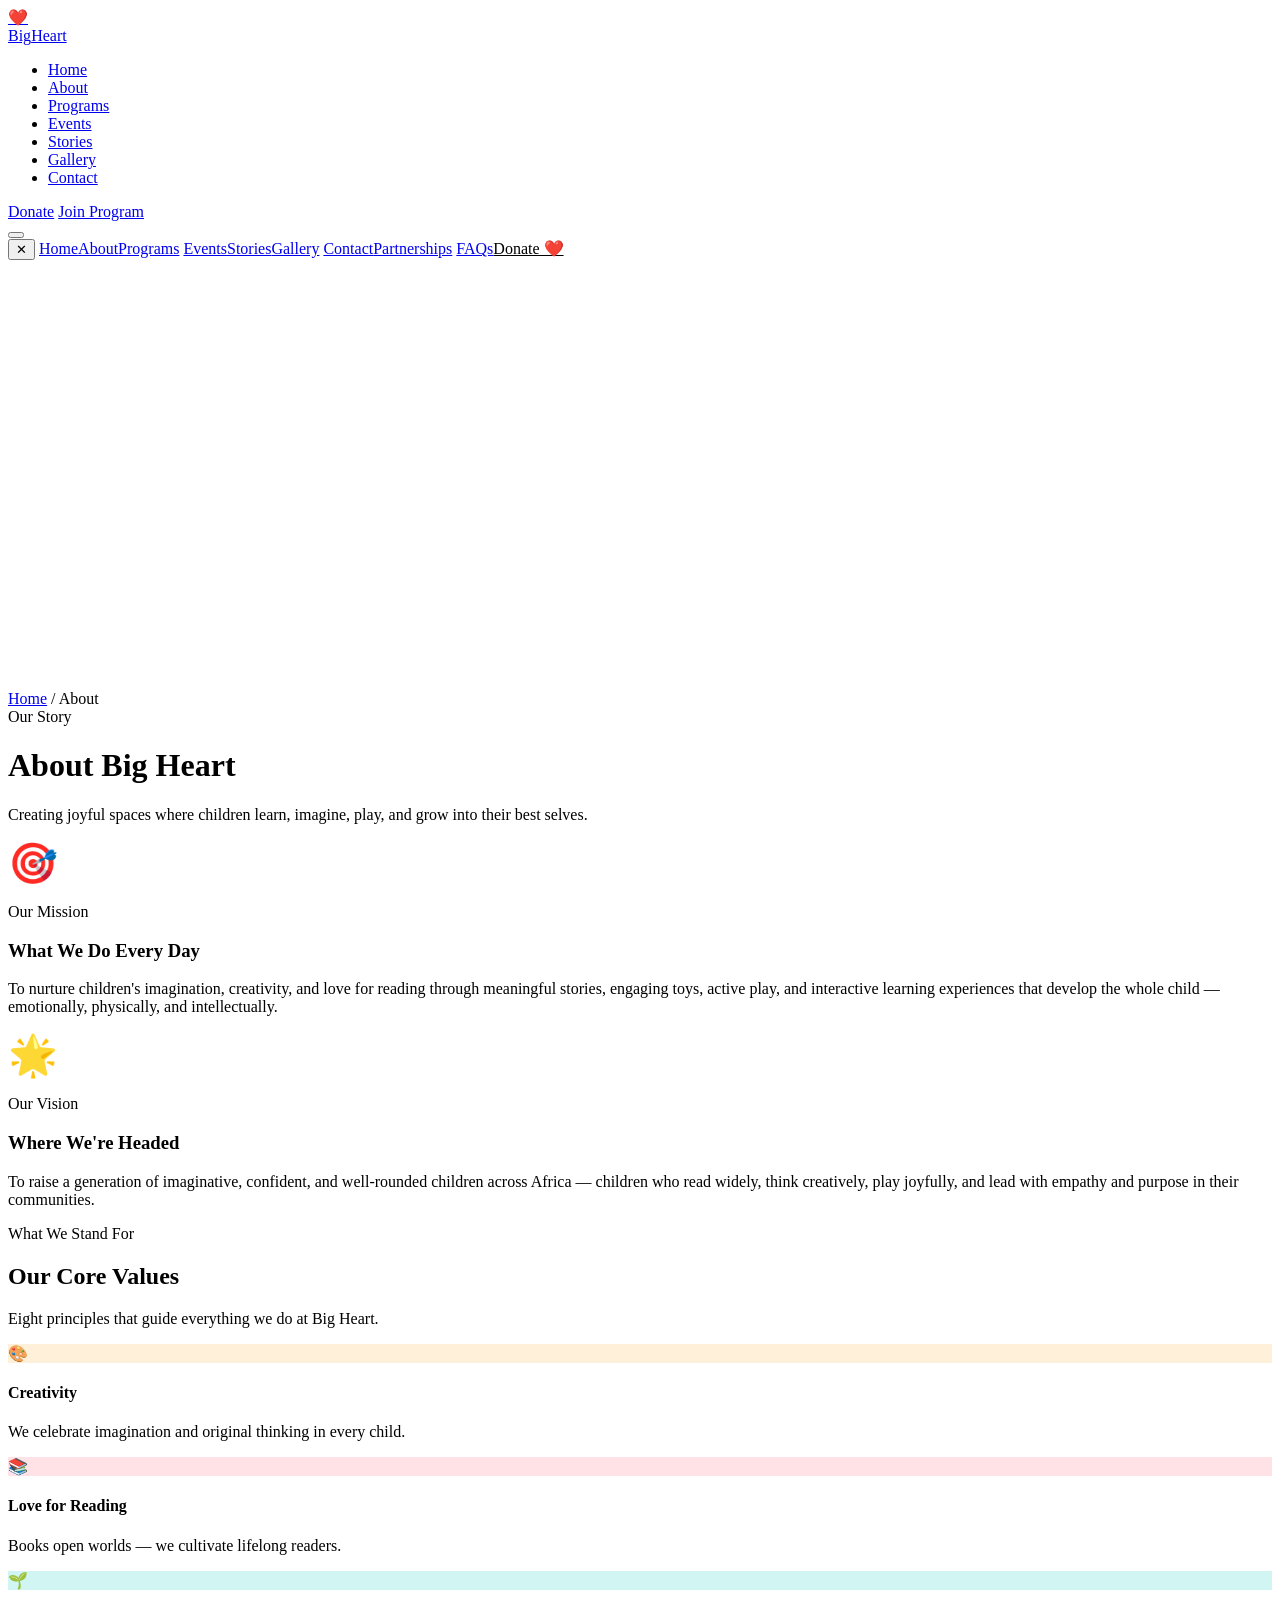
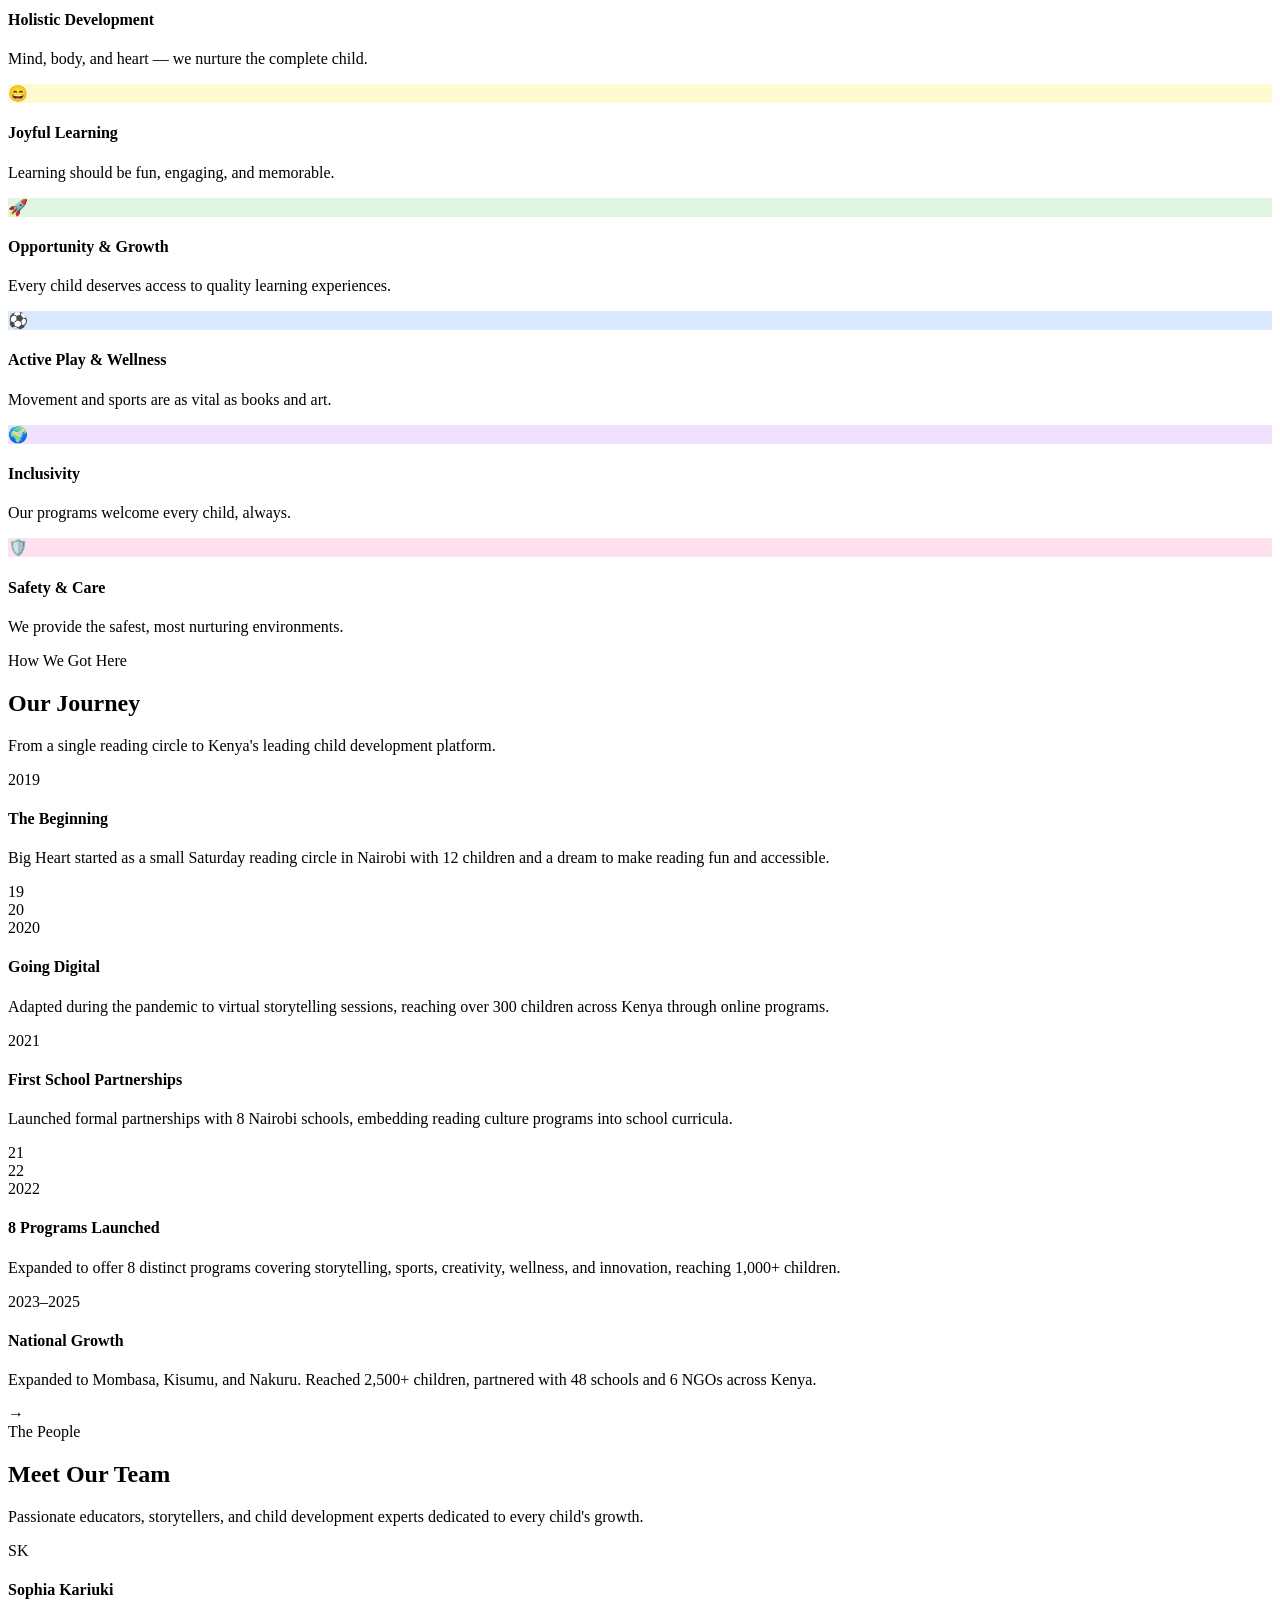
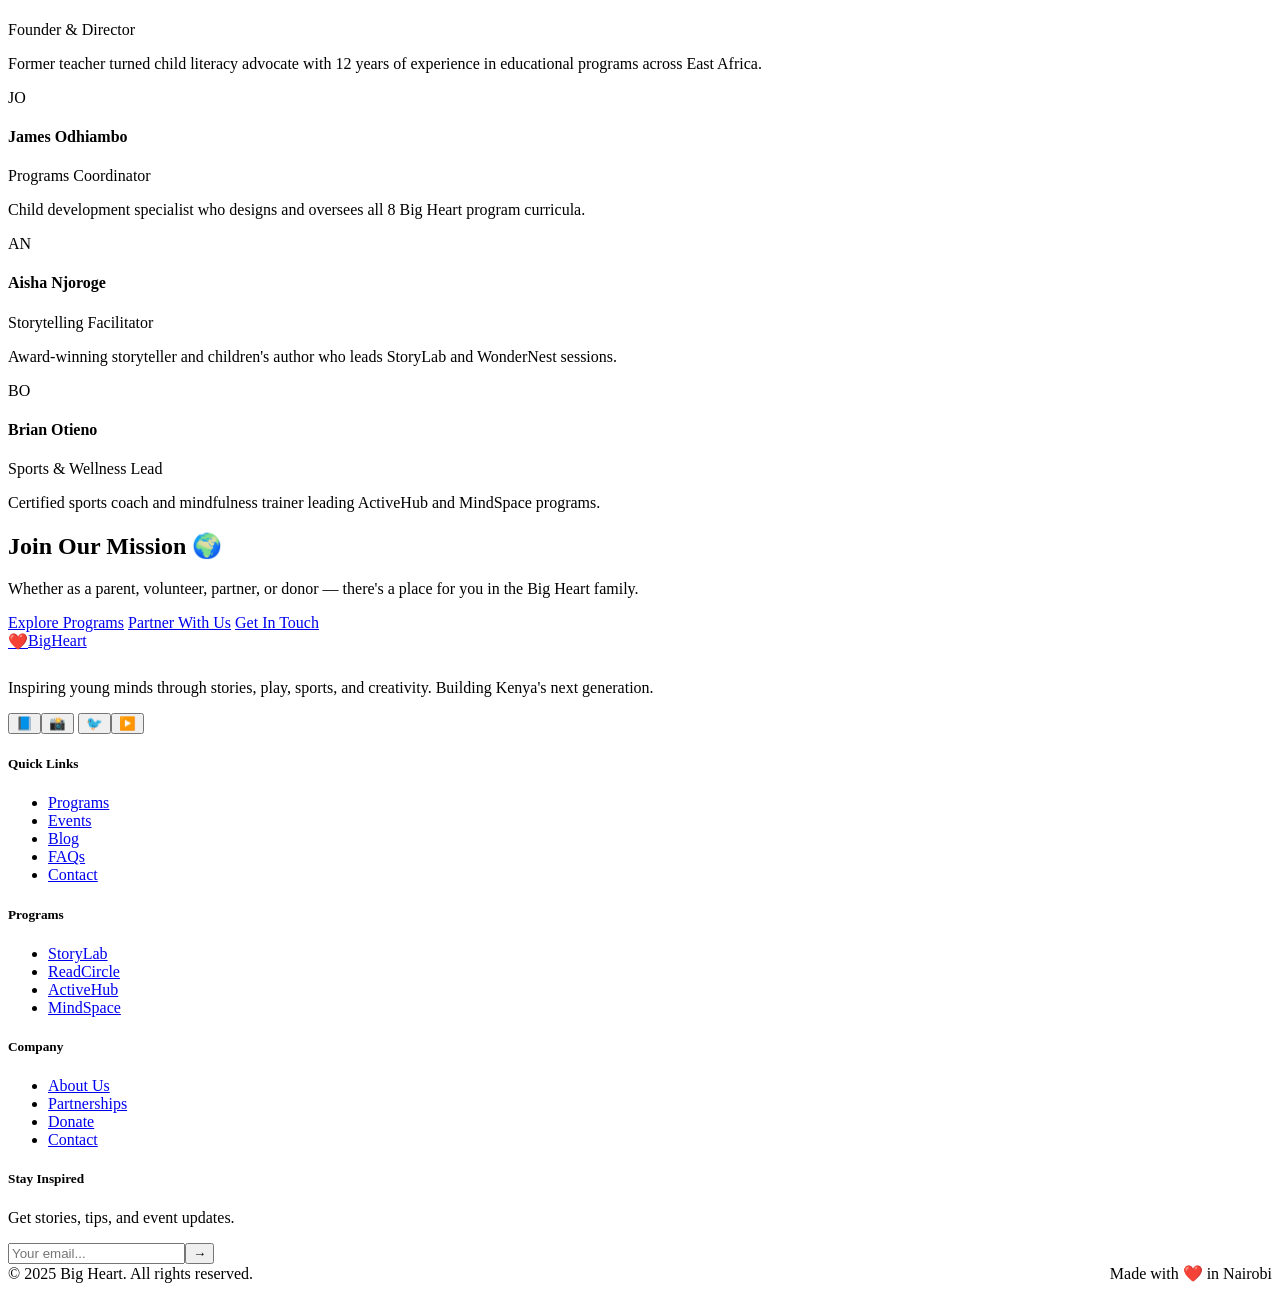
==== about.html @ 37928554 "big heart" ====
<!DOCTYPE html>
<html lang="en">
<head>
  <meta charset="UTF-8" />
  <meta name="viewport" content="width=device-width, initial-scale=1.0" />
  <title>About Us — Big Heart</title>
  <meta name="description" content="Learn about Big Heart's mission to nurture children's imagination, creativity, and love for reading across Kenya." />
  <link rel="stylesheet" href="css/style.css" />
</head>
<body>

<nav class="navbar" role="navigation">
  <div class="container nav-inner">
    <a href="index.html" class="nav-logo">
      <div class="nav-logo-icon">❤️</div>
      <span class="nav-logo-text">Big<span>Heart</span></span>
    </a>
    <ul class="nav-links">
      <li><a href="index.html">Home</a></li>
      <li><a href="about.html">About</a></li>
      <li><a href="programs.html">Programs</a></li>
      <li><a href="events.html">Events</a></li>
      <li><a href="stories.html">Stories</a></li>
      <li><a href="gallery.html">Gallery</a></li>
      <li><a href="contact.html">Contact</a></li>
    </ul>
    <div class="nav-actions">
      <a href="donate.html" class="btn btn-primary btn-sm">Donate</a>
      <a href="programs.html" class="btn btn-secondary btn-sm">Join Program</a>
    </div>
    <button class="hamburger" aria-label="Open menu"><span></span><span></span><span></span></button>
  </div>
</nav>
<div class="mobile-nav">
  <button class="mobile-close">✕</button>
  <a href="index.html">Home</a><a href="about.html">About</a><a href="programs.html">Programs</a>
  <a href="events.html">Events</a><a href="stories.html">Stories</a><a href="gallery.html">Gallery</a>
  <a href="contact.html">Contact</a><a href="partnerships.html">Partnerships</a>
  <a href="faq.html">FAQs</a><a href="donate.html" style="color:var(--red);">Donate ❤️</a>
</div>

<!-- PAGE HERO -->
<div class="page-hero bg-cream" style="position:relative;overflow:hidden;">
  <div class="float-shape" style="width:250px;height:250px;background:var(--yellow);top:-60px;right:5%;opacity:.15;"></div>
  <div class="float-shape" style="width:180px;height:180px;background:var(--teal);bottom:-40px;left:8%;opacity:.12;animation-delay:1s;"></div>
  <div class="container" style="position:relative;z-index:2;">
    <div class="breadcrumb"><a href="index.html">Home</a> / About</div>
    <span class="section-label section-label-teal" style="margin-bottom:16px;">Our Story</span>
    <h1>About <span style="color:var(--red);">Big Heart</span></h1>
    <p>Creating joyful spaces where children learn, imagine, play, and grow into their best selves.</p>
  </div>
</div>

<!-- MISSION & VISION -->
<section style="background:white;">
  <div class="container">
    <div class="grid-2">
      <div class="card fade-in" style="border-top:5px solid var(--red);">
        <div style="font-size:2.5rem;margin-bottom:16px;">🎯</div>
        <span class="section-label section-label-red" style="margin-bottom:12px;">Our Mission</span>
        <h3>What We Do Every Day</h3>
        <p style="margin-top:12px;">To nurture children's imagination, creativity, and love for reading through meaningful stories, engaging toys, active play, and interactive learning experiences that develop the whole child — emotionally, physically, and intellectually.</p>
      </div>
      <div class="card fade-in" style="border-top:5px solid var(--teal);">
        <div style="font-size:2.5rem;margin-bottom:16px;">🌟</div>
        <span class="section-label section-label-teal" style="margin-bottom:12px;">Our Vision</span>
        <h3>Where We're Headed</h3>
        <p style="margin-top:12px;">To raise a generation of imaginative, confident, and well-rounded children across Africa — children who read widely, think creatively, play joyfully, and lead with empathy and purpose in their communities.</p>
      </div>
    </div>
  </div>
</section>

<!-- CORE VALUES -->
<section style="background:var(--parchment);">
  <div class="container">
    <div class="section-header center">
      <span class="section-label section-label-orange">What We Stand For</span>
      <h2 class="section-title">Our Core <span style="color:var(--red);">Values</span></h2>
      <p class="section-subtitle">Eight principles that guide everything we do at Big Heart.</p>
    </div>
    <div class="grid-4">
      <div class="why-card fade-in text-center">
        <div class="why-icon" style="background:#FFF0D9;margin:0 auto 20px;">🎨</div>
        <h4>Creativity</h4>
        <p>We celebrate imagination and original thinking in every child.</p>
      </div>
      <div class="why-card fade-in text-center">
        <div class="why-icon" style="background:#FEE2E5;margin:0 auto 20px;">📚</div>
        <h4>Love for Reading</h4>
        <p>Books open worlds — we cultivate lifelong readers.</p>
      </div>
      <div class="why-card fade-in text-center">
        <div class="why-icon" style="background:#D1F5F2;margin:0 auto 20px;">🌱</div>
        <h4>Holistic Development</h4>
        <p>Mind, body, and heart — we nurture the complete child.</p>
      </div>
      <div class="why-card fade-in text-center">
        <div class="why-icon" style="background:#FFFBD1;margin:0 auto 20px;">😄</div>
        <h4>Joyful Learning</h4>
        <p>Learning should be fun, engaging, and memorable.</p>
      </div>
      <div class="why-card fade-in text-center">
        <div class="why-icon" style="background:#DFF5E1;margin:0 auto 20px;">🚀</div>
        <h4>Opportunity & Growth</h4>
        <p>Every child deserves access to quality learning experiences.</p>
      </div>
      <div class="why-card fade-in text-center">
        <div class="why-icon" style="background:#DBE9FF;margin:0 auto 20px;">⚽</div>
        <h4>Active Play & Wellness</h4>
        <p>Movement and sports are as vital as books and art.</p>
      </div>
      <div class="why-card fade-in text-center">
        <div class="why-icon" style="background:#F0E1FF;margin:0 auto 20px;">🌍</div>
        <h4>Inclusivity</h4>
        <p>Our programs welcome every child, always.</p>
      </div>
      <div class="why-card fade-in text-center">
        <div class="why-icon" style="background:#FFE0EE;margin:0 auto 20px;">🛡️</div>
        <h4>Safety & Care</h4>
        <p>We provide the safest, most nurturing environments.</p>
      </div>
    </div>
  </div>
</section>

<!-- OUR STORY TIMELINE -->
<section style="background:white;">
  <div class="container">
    <div class="section-header center">
      <span class="section-label section-label-red">How We Got Here</span>
      <h2 class="section-title">Our <span style="color:var(--red);">Journey</span></h2>
      <p class="section-subtitle">From a single reading circle to Kenya's leading child development platform.</p>
    </div>

    <div class="timeline">
      <div class="timeline-item fade-in">
        <div class="timeline-content">
          <span class="section-label section-label-red" style="margin-bottom:8px;">2019</span>
          <h4>The Beginning</h4>
          <p>Big Heart started as a small Saturday reading circle in Nairobi with 12 children and a dream to make reading fun and accessible.</p>
        </div>
        <div class="timeline-dot">19</div>
        <div class="timeline-content"></div>
      </div>
      <div class="timeline-item fade-in">
        <div class="timeline-content"></div>
        <div class="timeline-dot">20</div>
        <div class="timeline-content">
          <span class="section-label section-label-teal" style="margin-bottom:8px;">2020</span>
          <h4>Going Digital</h4>
          <p>Adapted during the pandemic to virtual storytelling sessions, reaching over 300 children across Kenya through online programs.</p>
        </div>
      </div>
      <div class="timeline-item fade-in">
        <div class="timeline-content">
          <span class="section-label section-label-orange" style="margin-bottom:8px;">2021</span>
          <h4>First School Partnerships</h4>
          <p>Launched formal partnerships with 8 Nairobi schools, embedding reading culture programs into school curricula.</p>
        </div>
        <div class="timeline-dot">21</div>
        <div class="timeline-content"></div>
      </div>
      <div class="timeline-item fade-in">
        <div class="timeline-content"></div>
        <div class="timeline-dot">22</div>
        <div class="timeline-content">
          <span class="section-label section-label-blue" style="margin-bottom:8px;">2022</span>
          <h4>8 Programs Launched</h4>
          <p>Expanded to offer 8 distinct programs covering storytelling, sports, creativity, wellness, and innovation, reaching 1,000+ children.</p>
        </div>
      </div>
      <div class="timeline-item fade-in">
        <div class="timeline-content">
          <span class="section-label section-label-green" style="margin-bottom:8px;">2023–2025</span>
          <h4>National Growth</h4>
          <p>Expanded to Mombasa, Kisumu, and Nakuru. Reached 2,500+ children, partnered with 48 schools and 6 NGOs across Kenya.</p>
        </div>
        <div class="timeline-dot">→</div>
        <div class="timeline-content"></div>
      </div>
    </div>
  </div>
</section>

<!-- TEAM -->
<section style="background:var(--cream);">
  <div class="container">
    <div class="section-header center">
      <span class="section-label section-label-purple">The People</span>
      <h2 class="section-title">Meet Our <span style="color:var(--red);">Team</span></h2>
      <p class="section-subtitle">Passionate educators, storytellers, and child development experts dedicated to every child's growth.</p>
    </div>
    <div class="grid-4">
      <div class="team-card fade-in">
        <div class="team-avatar" style="background:linear-gradient(135deg,var(--red),var(--orange));">SK</div>
        <h4>Sophia Kariuki</h4>
        <div class="role">Founder & Director</div>
        <p>Former teacher turned child literacy advocate with 12 years of experience in educational programs across East Africa.</p>
      </div>
      <div class="team-card fade-in">
        <div class="team-avatar" style="background:linear-gradient(135deg,var(--teal),var(--blue));">JO</div>
        <h4>James Odhiambo</h4>
        <div class="role">Programs Coordinator</div>
        <p>Child development specialist who designs and oversees all 8 Big Heart program curricula.</p>
      </div>
      <div class="team-card fade-in">
        <div class="team-avatar" style="background:linear-gradient(135deg,var(--yellow),var(--green));">AN</div>
        <h4>Aisha Njoroge</h4>
        <div class="role">Storytelling Facilitator</div>
        <p>Award-winning storyteller and children's author who leads StoryLab and WonderNest sessions.</p>
      </div>
      <div class="team-card fade-in">
        <div class="team-avatar" style="background:linear-gradient(135deg,var(--purple),var(--pink));">BO</div>
        <h4>Brian Otieno</h4>
        <div class="role">Sports & Wellness Lead</div>
        <p>Certified sports coach and mindfulness trainer leading ActiveHub and MindSpace programs.</p>
      </div>
    </div>
  </div>
</section>

<!-- CTA -->
<section style="background:var(--parchment);">
  <div class="container text-center">
    <div class="cta-banner">
      <h2>Join Our Mission 🌍</h2>
      <p>Whether as a parent, volunteer, partner, or donor — there's a place for you in the Big Heart family.</p>
      <div class="cta-banner-btns">
        <a href="programs.html" class="btn btn-white btn-lg">Explore Programs</a>
        <a href="partnerships.html" class="btn btn-ghost btn-lg">Partner With Us</a>
        <a href="contact.html" class="btn btn-ghost btn-lg">Get In Touch</a>
      </div>
    </div>
  </div>
</section>

<!-- FOOTER -->
<footer>
  <div class="container">
    <div class="footer-grid">
      <div class="footer-brand">
        <a href="index.html" class="nav-logo" style="margin-bottom:12px;display:inline-flex;">
          <div class="nav-logo-icon">❤️</div>
          <span class="nav-logo-text">Big<span>Heart</span></span>
        </a>
        <p>Inspiring young minds through stories, play, sports, and creativity. Building Kenya's next generation.</p>
        <div class="footer-socials">
          <button class="social-btn">📘</button><button class="social-btn">📸</button>
          <button class="social-btn">🐦</button><button class="social-btn">▶️</button>
        </div>
      </div>
      <div><h5>Quick Links</h5><ul><li><a href="programs.html">Programs</a></li><li><a href="events.html">Events</a></li><li><a href="stories.html">Blog</a></li><li><a href="faq.html">FAQs</a></li><li><a href="contact.html">Contact</a></li></ul></div>
      <div><h5>Programs</h5><ul><li><a href="programs.html#storylab">StoryLab</a></li><li><a href="programs.html#readcircle">ReadCircle</a></li><li><a href="programs.html#activehub">ActiveHub</a></li><li><a href="programs.html#mindspace">MindSpace</a></li></ul></div>
      <div><h5>Company</h5><ul><li><a href="about.html">About Us</a></li><li><a href="partnerships.html">Partnerships</a></li><li><a href="donate.html">Donate</a></li><li><a href="contact.html">Contact</a></li></ul></div>
      <div class="footer-newsletter"><h5>Stay Inspired</h5><p>Get stories, tips, and event updates.</p><div class="newsletter-form"><input type="email" placeholder="Your email..." /><button>→</button></div></div>
    </div>
  </div>
  <div class="footer-bottom"><div class="container" style="display:flex;align-items:center;justify-content:space-between;width:100%;flex-wrap:wrap;gap:12px;"><span>© 2025 Big Heart. All rights reserved.</span><span>Made with ❤️ in Nairobi</span></div></div>
</footer>

<script src="js/main.js"></script>
</body>
</html>
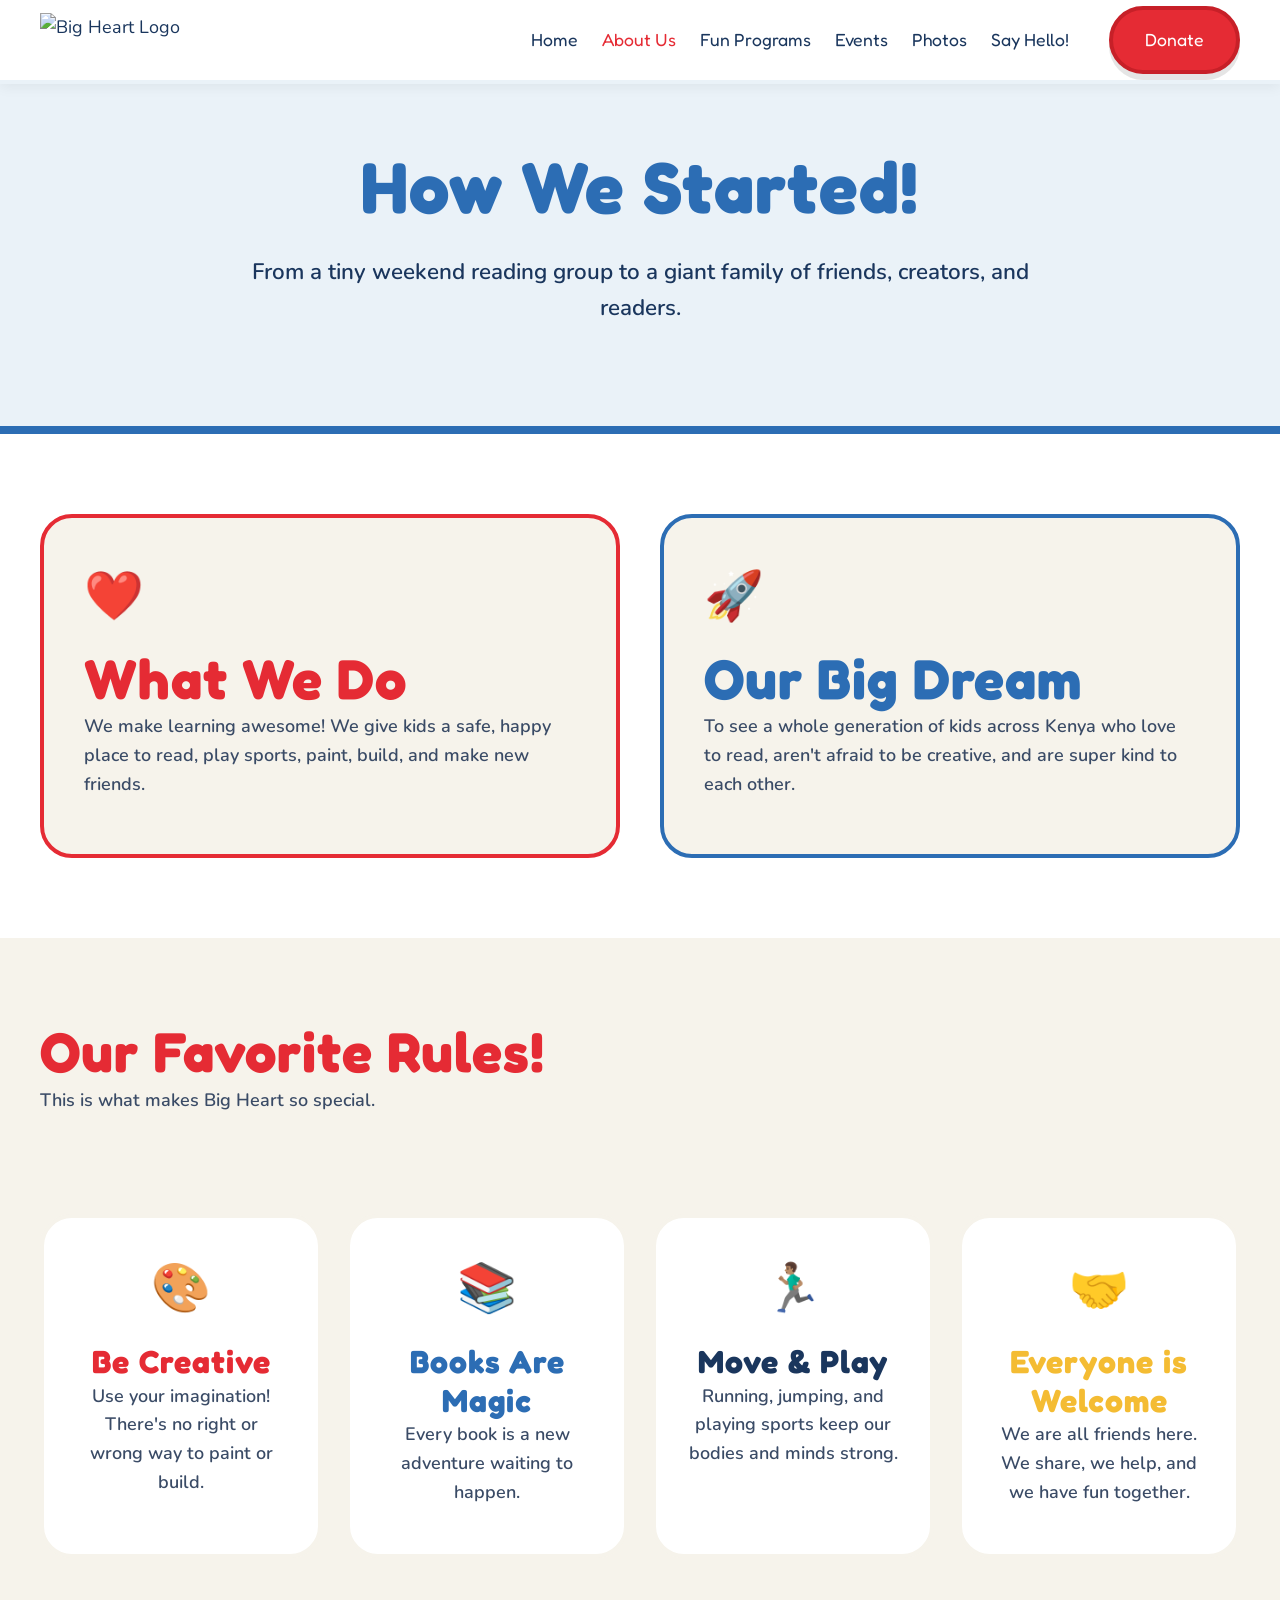
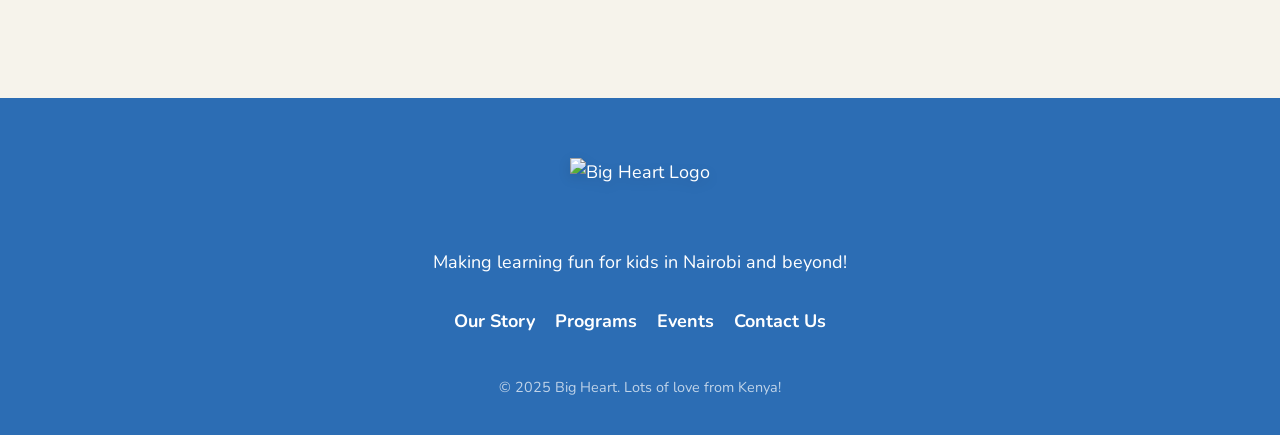
==== commit 8cec19fc: "gemini" ====
--- a/about.html
+++ b/about.html
@@ -4,7 +4,7 @@
   <meta charset="UTF-8" />
   <meta name="viewport" content="width=device-width, initial-scale=1.0" />
   <title>About Us — Big Heart</title>
-  <meta name="description" content="Learn about Big Heart's mission to nurture children's imagination, creativity, and love for reading across Kenya." />
+  <meta name="description" content="Learn how Big Heart started and our dream to make learning fun for every kid in Kenya!" />
   <link rel="stylesheet" href="css/style.css" />
 </head>
 <body>
@@ -12,253 +12,92 @@
 <nav class="navbar" role="navigation">
   <div class="container nav-inner">
     <a href="index.html" class="nav-logo">
-      <div class="nav-logo-icon">❤️</div>
-      <span class="nav-logo-text">Big<span>Heart</span></span>
+      <img src="images/logo.png" alt="Big Heart Logo" class="nav-logo-img" />
     </a>
     <ul class="nav-links">
       <li><a href="index.html">Home</a></li>
-      <li><a href="about.html">About</a></li>
-      <li><a href="programs.html">Programs</a></li>
+      <li><a href="about.html" style="color: var(--red);">About Us</a></li>
+      <li><a href="programs.html">Fun Programs</a></li>
       <li><a href="events.html">Events</a></li>
-      <li><a href="stories.html">Stories</a></li>
-      <li><a href="gallery.html">Gallery</a></li>
-      <li><a href="contact.html">Contact</a></li>
+      <li><a href="gallery.html">Photos</a></li>
+      <li><a href="contact.html">Say Hello!</a></li>
     </ul>
-    <div class="nav-actions">
-      <a href="donate.html" class="btn btn-primary btn-sm">Donate</a>
-      <a href="programs.html" class="btn btn-secondary btn-sm">Join Program</a>
-    </div>
-    <button class="hamburger" aria-label="Open menu"><span></span><span></span><span></span></button>
+    <div class="nav-actions"><a href="donate.html" class="btn btn-primary">Donate</a></div>
   </div>
 </nav>
-<div class="mobile-nav">
-  <button class="mobile-close">✕</button>
-  <a href="index.html">Home</a><a href="about.html">About</a><a href="programs.html">Programs</a>
-  <a href="events.html">Events</a><a href="stories.html">Stories</a><a href="gallery.html">Gallery</a>
-  <a href="contact.html">Contact</a><a href="partnerships.html">Partnerships</a>
-  <a href="faq.html">FAQs</a><a href="donate.html" style="color:var(--red);">Donate ❤️</a>
-</div>
 
-<!-- PAGE HERO -->
-<div class="page-hero bg-cream" style="position:relative;overflow:hidden;">
-  <div class="float-shape" style="width:250px;height:250px;background:var(--yellow);top:-60px;right:5%;opacity:.15;"></div>
-  <div class="float-shape" style="width:180px;height:180px;background:var(--teal);bottom:-40px;left:8%;opacity:.12;animation-delay:1s;"></div>
-  <div class="container" style="position:relative;z-index:2;">
-    <div class="breadcrumb"><a href="index.html">Home</a> / About</div>
-    <span class="section-label section-label-teal" style="margin-bottom:16px;">Our Story</span>
-    <h1>About <span style="color:var(--red);">Big Heart</span></h1>
-    <p>Creating joyful spaces where children learn, imagine, play, and grow into their best selves.</p>
+<!-- HERO -->
+<section class="hero" style="background: var(--sky-light);">
+  <div class="container text-center">
+    <h1 class="hero-h1 text-blue">How We Started!</h1>
+    <p class="hero-deck">From a tiny weekend reading group to a giant family of friends, creators, and readers.</p>
   </div>
-</div>
+</section>
 
-<!-- MISSION & VISION -->
-<section style="background:white;">
+<!-- OUR DREAM -->
+<section style="padding: 80px 0; background: var(--cream);">
   <div class="container">
-    <div class="grid-2">
-      <div class="card fade-in" style="border-top:5px solid var(--red);">
-        <div style="font-size:2.5rem;margin-bottom:16px;">🎯</div>
-        <span class="section-label section-label-red" style="margin-bottom:12px;">Our Mission</span>
-        <h3>What We Do Every Day</h3>
-        <p style="margin-top:12px;">To nurture children's imagination, creativity, and love for reading through meaningful stories, engaging toys, active play, and interactive learning experiences that develop the whole child — emotionally, physically, and intellectually.</p>
+    <div style="display: flex; flex-wrap: wrap; gap: 40px;">
+      <div style="flex: 1; min-width: 300px; background: var(--parchment); padding: 40px; border-radius: var(--r-lg); border: 4px solid var(--red);">
+        <div style="font-size: 3rem; margin-bottom: 10px;">❤️</div>
+        <h2 class="text-red">What We Do</h2>
+        <p>We make learning awesome! We give kids a safe, happy place to read, play sports, paint, build, and make new friends.</p>
       </div>
-      <div class="card fade-in" style="border-top:5px solid var(--teal);">
-        <div style="font-size:2.5rem;margin-bottom:16px;">🌟</div>
-        <span class="section-label section-label-teal" style="margin-bottom:12px;">Our Vision</span>
-        <h3>Where We're Headed</h3>
-        <p style="margin-top:12px;">To raise a generation of imaginative, confident, and well-rounded children across Africa — children who read widely, think creatively, play joyfully, and lead with empathy and purpose in their communities.</p>
+      <div style="flex: 1; min-width: 300px; background: var(--parchment); padding: 40px; border-radius: var(--r-lg); border: 4px solid var(--blue);">
+        <div style="font-size: 3rem; margin-bottom: 10px;">🚀</div>
+        <h2 class="text-blue">Our Big Dream</h2>
+        <p>To see a whole generation of kids across Kenya who love to read, aren't afraid to be creative, and are super kind to each other.</p>
       </div>
     </div>
   </div>
 </section>
 
-<!-- CORE VALUES -->
-<section style="background:var(--parchment);">
-  <div class="container">
-    <div class="section-header center">
-      <span class="section-label section-label-orange">What We Stand For</span>
-      <h2 class="section-title">Our Core <span style="color:var(--red);">Values</span></h2>
-      <p class="section-subtitle">Eight principles that guide everything we do at Big Heart.</p>
-    </div>
-    <div class="grid-4">
-      <div class="why-card fade-in text-center">
-        <div class="why-icon" style="background:#FFF0D9;margin:0 auto 20px;">🎨</div>
-        <h4>Creativity</h4>
-        <p>We celebrate imagination and original thinking in every child.</p>
+<!-- WHY WE ARE AWESOME -->
+<section style="padding: 80px 0; background: var(--parchment);">
+  <div class="container text-center">
+    <h2 class="text-purple">Our Favorite Rules!</h2>
+    <p style="margin-bottom: 40px;">This is what makes Big Heart so special.</p>
+    
+    <div class="programs-grid">
+      <div class="program-tile">
+        <div class="program-tile-icon">🎨</div>
+        <h3 class="text-red">Be Creative</h3>
+        <p>Use your imagination! There's no right or wrong way to paint or build.</p>
       </div>
-      <div class="why-card fade-in text-center">
-        <div class="why-icon" style="background:#FEE2E5;margin:0 auto 20px;">📚</div>
-        <h4>Love for Reading</h4>
-        <p>Books open worlds — we cultivate lifelong readers.</p>
+      <div class="program-tile">
+        <div class="program-tile-icon">📚</div>
+        <h3 class="text-blue">Books Are Magic</h3>
+        <p>Every book is a new adventure waiting to happen.</p>
       </div>
-      <div class="why-card fade-in text-center">
-        <div class="why-icon" style="background:#D1F5F2;margin:0 auto 20px;">🌱</div>
-        <h4>Holistic Development</h4>
-        <p>Mind, body, and heart — we nurture the complete child.</p>
+      <div class="program-tile">
+        <div class="program-tile-icon">🏃🏽‍♂️</div>
+        <h3 class="text-green">Move & Play</h3>
+        <p>Running, jumping, and playing sports keep our bodies and minds strong.</p>
       </div>
-      <div class="why-card fade-in text-center">
-        <div class="why-icon" style="background:#FFFBD1;margin:0 auto 20px;">😄</div>
-        <h4>Joyful Learning</h4>
-        <p>Learning should be fun, engaging, and memorable.</p>
-      </div>
-      <div class="why-card fade-in text-center">
-        <div class="why-icon" style="background:#DFF5E1;margin:0 auto 20px;">🚀</div>
-        <h4>Opportunity & Growth</h4>
-        <p>Every child deserves access to quality learning experiences.</p>
-      </div>
-      <div class="why-card fade-in text-center">
-        <div class="why-icon" style="background:#DBE9FF;margin:0 auto 20px;">⚽</div>
-        <h4>Active Play & Wellness</h4>
-        <p>Movement and sports are as vital as books and art.</p>
-      </div>
-      <div class="why-card fade-in text-center">
-        <div class="why-icon" style="background:#F0E1FF;margin:0 auto 20px;">🌍</div>
-        <h4>Inclusivity</h4>
-        <p>Our programs welcome every child, always.</p>
-      </div>
-      <div class="why-card fade-in text-center">
-        <div class="why-icon" style="background:#FFE0EE;margin:0 auto 20px;">🛡️</div>
-        <h4>Safety & Care</h4>
-        <p>We provide the safest, most nurturing environments.</p>
+      <div class="program-tile">
+        <div class="program-tile-icon">🤝</div>
+        <h3 class="text-yellow">Everyone is Welcome</h3>
+        <p>We are all friends here. We share, we help, and we have fun together.</p>
       </div>
     </div>
   </div>
 </section>
 
-<!-- OUR STORY TIMELINE -->
-<section style="background:white;">
-  <div class="container">
-    <div class="section-header center">
-      <span class="section-label section-label-red">How We Got Here</span>
-      <h2 class="section-title">Our <span style="color:var(--red);">Journey</span></h2>
-      <p class="section-subtitle">From a single reading circle to Kenya's leading child development platform.</p>
-    </div>
-
-    <div class="timeline">
-      <div class="timeline-item fade-in">
-        <div class="timeline-content">
-          <span class="section-label section-label-red" style="margin-bottom:8px;">2019</span>
-          <h4>The Beginning</h4>
-          <p>Big Heart started as a small Saturday reading circle in Nairobi with 12 children and a dream to make reading fun and accessible.</p>
-        </div>
-        <div class="timeline-dot">19</div>
-        <div class="timeline-content"></div>
-      </div>
-      <div class="timeline-item fade-in">
-        <div class="timeline-content"></div>
-        <div class="timeline-dot">20</div>
-        <div class="timeline-content">
-          <span class="section-label section-label-teal" style="margin-bottom:8px;">2020</span>
-          <h4>Going Digital</h4>
-          <p>Adapted during the pandemic to virtual storytelling sessions, reaching over 300 children across Kenya through online programs.</p>
-        </div>
-      </div>
-      <div class="timeline-item fade-in">
-        <div class="timeline-content">
-          <span class="section-label section-label-orange" style="margin-bottom:8px;">2021</span>
-          <h4>First School Partnerships</h4>
-          <p>Launched formal partnerships with 8 Nairobi schools, embedding reading culture programs into school curricula.</p>
-        </div>
-        <div class="timeline-dot">21</div>
-        <div class="timeline-content"></div>
-      </div>
-      <div class="timeline-item fade-in">
-        <div class="timeline-content"></div>
-        <div class="timeline-dot">22</div>
-        <div class="timeline-content">
-          <span class="section-label section-label-blue" style="margin-bottom:8px;">2022</span>
-          <h4>8 Programs Launched</h4>
-          <p>Expanded to offer 8 distinct programs covering storytelling, sports, creativity, wellness, and innovation, reaching 1,000+ children.</p>
-        </div>
-      </div>
-      <div class="timeline-item fade-in">
-        <div class="timeline-content">
-          <span class="section-label section-label-green" style="margin-bottom:8px;">2023–2025</span>
-          <h4>National Growth</h4>
-          <p>Expanded to Mombasa, Kisumu, and Nakuru. Reached 2,500+ children, partnered with 48 schools and 6 NGOs across Kenya.</p>
-        </div>
-        <div class="timeline-dot">→</div>
-        <div class="timeline-content"></div>
-      </div>
-    </div>
-  </div>
-</section>
-
-<!-- TEAM -->
-<section style="background:var(--cream);">
-  <div class="container">
-    <div class="section-header center">
-      <span class="section-label section-label-purple">The People</span>
-      <h2 class="section-title">Meet Our <span style="color:var(--red);">Team</span></h2>
-      <p class="section-subtitle">Passionate educators, storytellers, and child development experts dedicated to every child's growth.</p>
-    </div>
-    <div class="grid-4">
-      <div class="team-card fade-in">
-        <div class="team-avatar" style="background:linear-gradient(135deg,var(--red),var(--orange));">SK</div>
-        <h4>Sophia Kariuki</h4>
-        <div class="role">Founder & Director</div>
-        <p>Former teacher turned child literacy advocate with 12 years of experience in educational programs across East Africa.</p>
-      </div>
-      <div class="team-card fade-in">
-        <div class="team-avatar" style="background:linear-gradient(135deg,var(--teal),var(--blue));">JO</div>
-        <h4>James Odhiambo</h4>
-        <div class="role">Programs Coordinator</div>
-        <p>Child development specialist who designs and oversees all 8 Big Heart program curricula.</p>
-      </div>
-      <div class="team-card fade-in">
-        <div class="team-avatar" style="background:linear-gradient(135deg,var(--yellow),var(--green));">AN</div>
-        <h4>Aisha Njoroge</h4>
-        <div class="role">Storytelling Facilitator</div>
-        <p>Award-winning storyteller and children's author who leads StoryLab and WonderNest sessions.</p>
-      </div>
-      <div class="team-card fade-in">
-        <div class="team-avatar" style="background:linear-gradient(135deg,var(--purple),var(--pink));">BO</div>
-        <h4>Brian Otieno</h4>
-        <div class="role">Sports & Wellness Lead</div>
-        <p>Certified sports coach and mindfulness trainer leading ActiveHub and MindSpace programs.</p>
-      </div>
-    </div>
-  </div>
-</section>
-
-<!-- CTA -->
-<section style="background:var(--parchment);">
-  <div class="container text-center">
-    <div class="cta-banner">
-      <h2>Join Our Mission 🌍</h2>
-      <p>Whether as a parent, volunteer, partner, or donor — there's a place for you in the Big Heart family.</p>
-      <div class="cta-banner-btns">
-        <a href="programs.html" class="btn btn-white btn-lg">Explore Programs</a>
-        <a href="partnerships.html" class="btn btn-ghost btn-lg">Partner With Us</a>
-        <a href="contact.html" class="btn btn-ghost btn-lg">Get In Touch</a>
-      </div>
-    </div>
-  </div>
-</section>
-
-<!-- FOOTER -->
 <footer>
   <div class="container">
-    <div class="footer-grid">
-      <div class="footer-brand">
-        <a href="index.html" class="nav-logo" style="margin-bottom:12px;display:inline-flex;">
-          <div class="nav-logo-icon">❤️</div>
-          <span class="nav-logo-text">Big<span>Heart</span></span>
-        </a>
-        <p>Inspiring young minds through stories, play, sports, and creativity. Building Kenya's next generation.</p>
-        <div class="footer-socials">
-          <button class="social-btn">📘</button><button class="social-btn">📸</button>
-          <button class="social-btn">🐦</button><button class="social-btn">▶️</button>
-        </div>
-      </div>
-      <div><h5>Quick Links</h5><ul><li><a href="programs.html">Programs</a></li><li><a href="events.html">Events</a></li><li><a href="stories.html">Blog</a></li><li><a href="faq.html">FAQs</a></li><li><a href="contact.html">Contact</a></li></ul></div>
-      <div><h5>Programs</h5><ul><li><a href="programs.html#storylab">StoryLab</a></li><li><a href="programs.html#readcircle">ReadCircle</a></li><li><a href="programs.html#activehub">ActiveHub</a></li><li><a href="programs.html#mindspace">MindSpace</a></li></ul></div>
-      <div><h5>Company</h5><ul><li><a href="about.html">About Us</a></li><li><a href="partnerships.html">Partnerships</a></li><li><a href="donate.html">Donate</a></li><li><a href="contact.html">Contact</a></li></ul></div>
-      <div class="footer-newsletter"><h5>Stay Inspired</h5><p>Get stories, tips, and event updates.</p><div class="newsletter-form"><input type="email" placeholder="Your email..." /><button>→</button></div></div>
+    <div style="display: flex; justify-content: center; margin-bottom: 20px;">
+      <img src="images/logo.png" alt="Big Heart Logo" style="height: 70px; filter: drop-shadow(0 4px 6px rgba(0,0,0,0.1));" />
     </div>
+    <p style="color: var(--cream); font-weight: normal; margin-bottom: 30px;">Making learning fun for kids in Nairobi and beyond!</p>
+    <div style="display: flex; justify-content: center; gap: 20px; margin-bottom: 40px; flex-wrap: wrap;">
+      <a href="about.html">Our Story</a>
+      <a href="programs.html">Programs</a>
+      <a href="events.html">Events</a>
+      <a href="contact.html">Contact Us</a>
+    </div>
+    <p style="font-size: 0.9rem; font-weight: normal; color: rgba(255,255,255,0.7);">&copy; 2025 Big Heart. Lots of love from Kenya!</p>
   </div>
-  <div class="footer-bottom"><div class="container" style="display:flex;align-items:center;justify-content:space-between;width:100%;flex-wrap:wrap;gap:12px;"><span>© 2025 Big Heart. All rights reserved.</span><span>Made with ❤️ in Nairobi</span></div></div>
 </footer>
 
-<script src="js/main.js"></script>
 </body>
 </html>
--- a/css/style.css
+++ b/css/style.css
@@ -0,0 +1,223 @@
+/* ============================================================
+   BIG HEART — Playful Children's Design System
+   Palette: Brand Red + Brand Blue + Brand Yellow
+   ============================================================ */
+
+@import url('https://fonts.googleapis.com/css2?family=Fredoka+One&family=Nunito:wght@400;600;700;800&display=swap');
+
+/* ── TOKENS ─────────────────────────────────────────────── */
+:root {
+  --ink:      #1a365d; /* Dark navy text to compliment the logo blue */
+  --red:      #e52b34; /* Exact logo red */
+  --yellow:   #f4bc33; /* Exact logo spine yellow */
+  --blue:     #2c6db4; /* Exact logo page blue */
+  --green:    #8ac926; /* Kept for accent variety */
+  --purple:   #6a4c93; /* Kept for accent variety */
+  --cream:    #ffffff; /* Clean white for cards */
+  --parchment:#f6f3eb; /* Logo's warm cream background */
+  --sky-light:#eaf2f8; /* Soft blue background tint */
+
+  --font-display: 'Fredoka One', cursive; 
+  --font-body:    'Nunito', sans-serif;   
+  --font-ui:      'Nunito', sans-serif;
+
+  --r-sm: 12px;
+  --r-md: 20px;
+  --r-lg: 32px; 
+
+  --ease-bouncy: cubic-bezier(0.68, -0.55, 0.265, 1.55);
+}
+
+/* ── RESET ──────────────────────────────────────────────── */
+*, *::before, *::after { box-sizing: border-box; margin: 0; padding: 0; }
+html { scroll-behavior: smooth; }
+
+body {
+  background: var(--parchment);
+  color: var(--ink);
+  font-family: var(--font-body);
+  font-size: 18px; 
+  line-height: 1.6;
+  -webkit-font-smoothing: antialiased;
+}
+
+img, svg { display: block; max-width: 100%; }
+ul { list-style: none; }
+a { color: inherit; text-decoration: none; }
+button { cursor: pointer; border: none; background: none; font: inherit; }
+
+/* ── CONTAINER ──────────────────────────────────────────── */
+.container {
+  width: min(1200px, 100% - 48px);
+  margin-inline: auto;
+}
+
+/* ── TYPOGRAPHY SCALE ───────────────────────────────────── */
+h1, h2, h3, h4, h5, h6 {
+  font-family: var(--font-display);
+  line-height: 1.2;
+  color: var(--ink);
+  letter-spacing: 1px;
+}
+h1 { font-size: clamp(2.8rem, 6vw, 4.5rem); color: var(--blue); }
+h2 { font-size: clamp(2.2rem, 4.5vw, 3.5rem); color: var(--red); }
+h3 { font-size: clamp(1.6rem, 2.5vw, 2.2rem); }
+h4 { font-size: clamp(1.2rem, 1.8vw, 1.6rem); }
+
+p { font-family: var(--font-body); font-weight: 600; color: #3a4b66; margin-bottom: 16px; }
+
+.text-red    { color: var(--red); }
+.text-yellow { color: var(--yellow); }
+.text-blue   { color: var(--blue); }
+
+/* ── BUTTONS ────────────────────────────────────────────── */
+.btn {
+  display: inline-flex;
+  align-items: center;
+  justify-content: center;
+  gap: 8px;
+  font-family: var(--font-display);
+  font-size: 1.1rem;
+  padding: 16px 32px;
+  border-radius: 50px; 
+  border: 4px solid transparent;
+  transition: all 0.3s var(--ease-bouncy);
+  white-space: nowrap;
+  box-shadow: 0 6px 0 rgba(0,0,0,0.1); 
+}
+.btn:active {
+  transform: translateY(6px);
+  box-shadow: 0 0px 0 rgba(0,0,0,0.1);
+}
+.btn-primary {
+  background: var(--red);
+  color: #fff;
+  border-color: #c72028;
+}
+.btn-primary:hover {
+  background: #ff4049;
+  transform: translateY(-4px);
+  box-shadow: 0 10px 0 #c72028;
+}
+.btn-secondary {
+  background: var(--yellow);
+  color: var(--ink);
+  border-color: #dca320;
+}
+.btn-secondary:hover {
+  background: #ffcc4f;
+  transform: translateY(-4px);
+  box-shadow: 0 10px 0 #dca320;
+}
+
+/* ── NAVIGATION ─────────────────────────────────────────── */
+.navbar {
+  position: sticky;
+  top: 0;
+  z-index: 100;
+  background: var(--cream);
+  border-bottom: 4px solid var(--sky-light);
+  box-shadow: 0 4px 12px rgba(0,0,0,0.05);
+}
+.nav-inner {
+  display: flex;
+  align-items: center;
+  gap: 40px;
+  height: 80px;
+}
+.nav-logo {
+  display: flex;
+  align-items: center;
+}
+.nav-logo-img {
+  height: 55px; /* Scales logo perfectly to the navbar */
+  width: auto;
+  transition: transform 0.3s var(--ease-bouncy);
+}
+.nav-logo-img:hover {
+  transform: scale(1.05) rotate(-2deg);
+}
+
+.nav-links { display: flex; gap: 24px; margin-left: auto; }
+.nav-links a {
+  font-family: var(--font-display);
+  font-size: 1.1rem;
+  color: var(--ink);
+  transition: color 0.2s;
+}
+.nav-links a:hover { color: var(--red); }
+
+/* ── HERO SECTION ───────────────────────────────────────── */
+.hero {
+  background: var(--sky-light);
+  padding: 60px 0;
+  text-align: center;
+  border-bottom: 8px solid var(--blue);
+}
+.hero-h1 { margin-bottom: 24px; }
+.hero-deck {
+  font-size: 1.4rem;
+  max-width: 800px;
+  margin: 0 auto 40px;
+  color: var(--ink);
+}
+.hero-ctas {
+  display: flex;
+  justify-content: center;
+  gap: 20px;
+  margin-bottom: 40px;
+}
+.hero-stats-bar {
+  display: flex;
+  justify-content: center;
+  gap: 40px;
+  background: var(--cream);
+  padding: 24px;
+  border-radius: var(--r-lg);
+  max-width: 900px;
+  margin: 0 auto;
+  box-shadow: 0 8px 0 rgba(0,0,0,0.05);
+}
+.stat-num {
+  font-family: var(--font-display);
+  font-size: 2.5rem;
+  color: var(--blue);
+}
+.stat-label {
+  font-family: var(--font-display);
+  color: var(--red);
+  font-size: 1rem;
+}
+
+/* ── PROGRAMS GRID ──────────────────────────────────────── */
+.programs-grid {
+  display: grid;
+  grid-template-columns: repeat(auto-fit, minmax(250px, 1fr));
+  gap: 24px;
+  padding: 60px 0;
+}
+.program-tile {
+  background: var(--cream);
+  padding: 32px;
+  border-radius: var(--r-lg);
+  text-align: center;
+  border: 4px solid var(--parchment);
+  transition: all 0.3s var(--ease-bouncy);
+}
+.program-tile:hover {
+  transform: translateY(-10px);
+  border-color: var(--yellow);
+  box-shadow: 0 12px 0 var(--yellow);
+}
+.program-tile-icon { font-size: 3rem; margin-bottom: 16px; }
+.program-tile-name { font-size: 1.8rem; margin-bottom: 12px; color: var(--ink); }
+
+/* ── FOOTER ─────────────────────────────────────────────── */
+footer {
+  background: var(--blue);
+  color: var(--cream);
+  padding: 60px 0 20px;
+  text-align: center;
+}
+footer a { color: var(--cream); font-weight: bold; transition: color 0.2s; }
+footer a:hover { color: var(--yellow); }
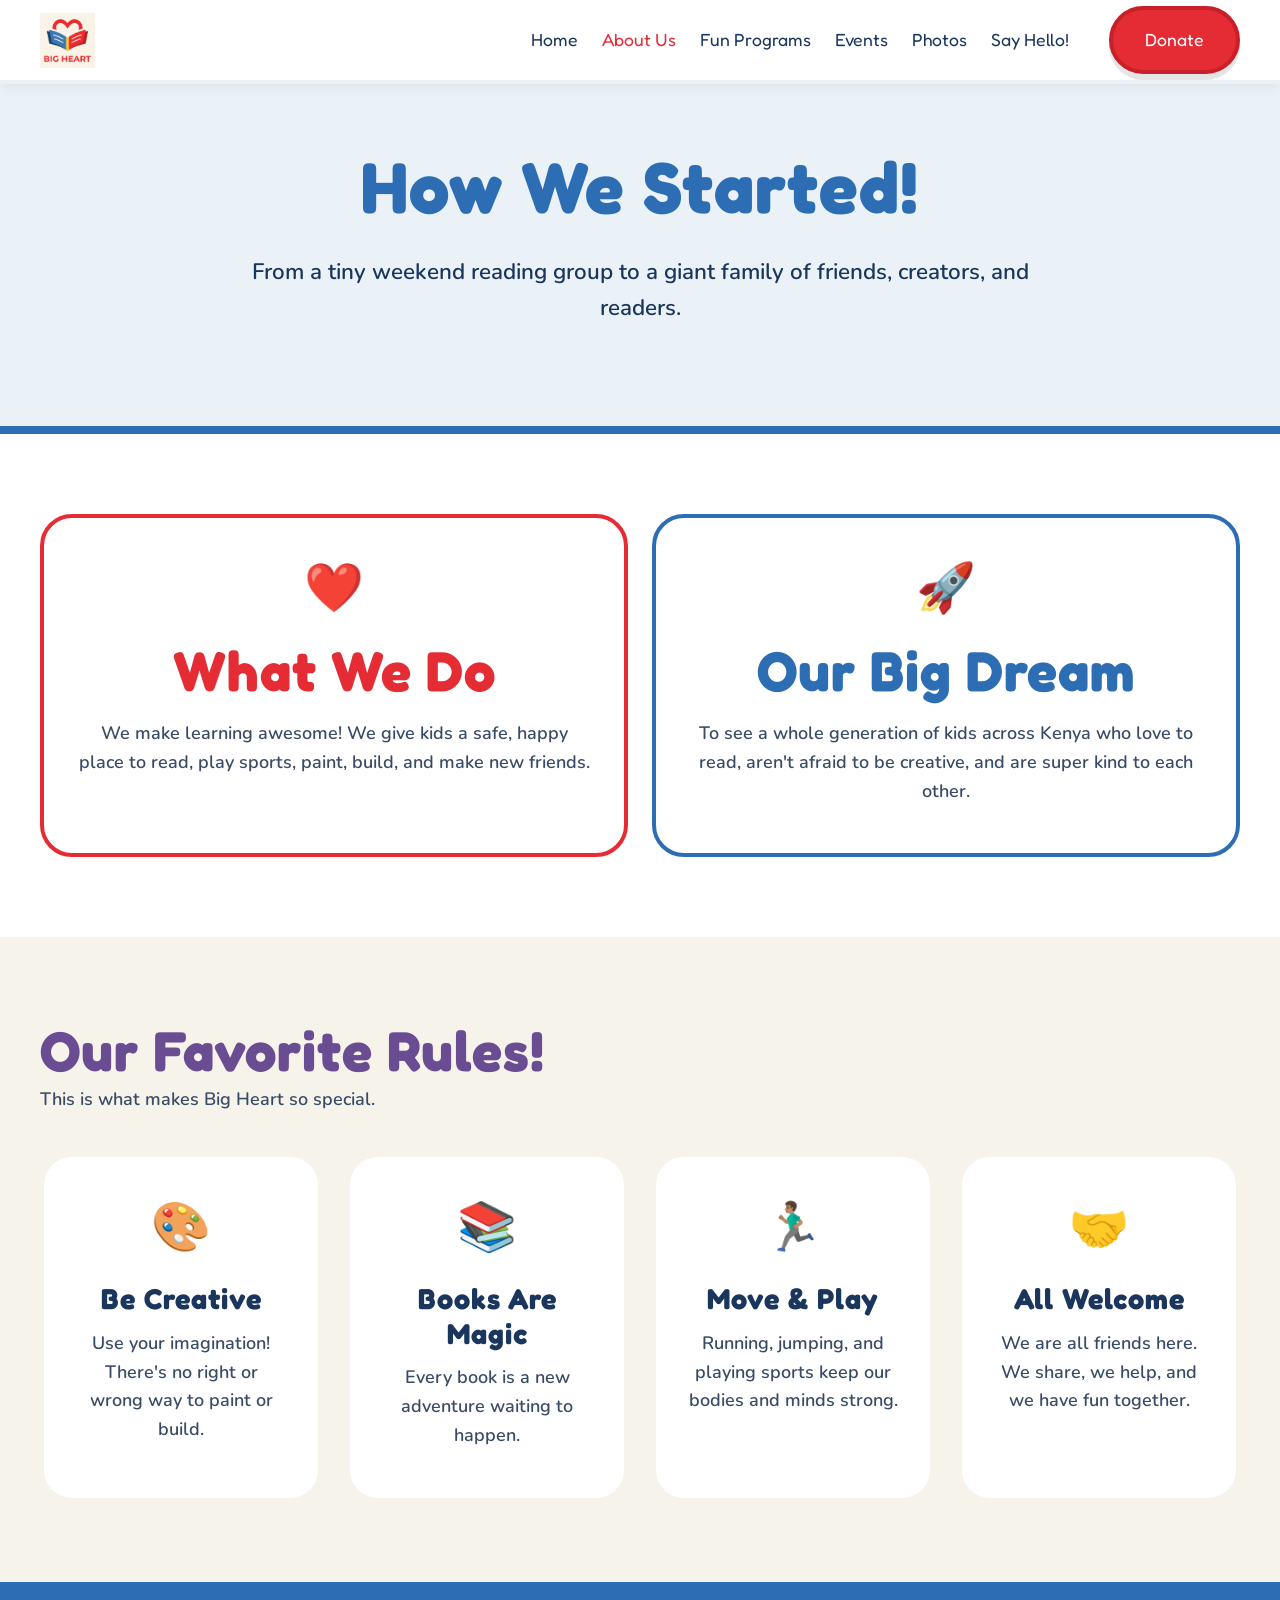
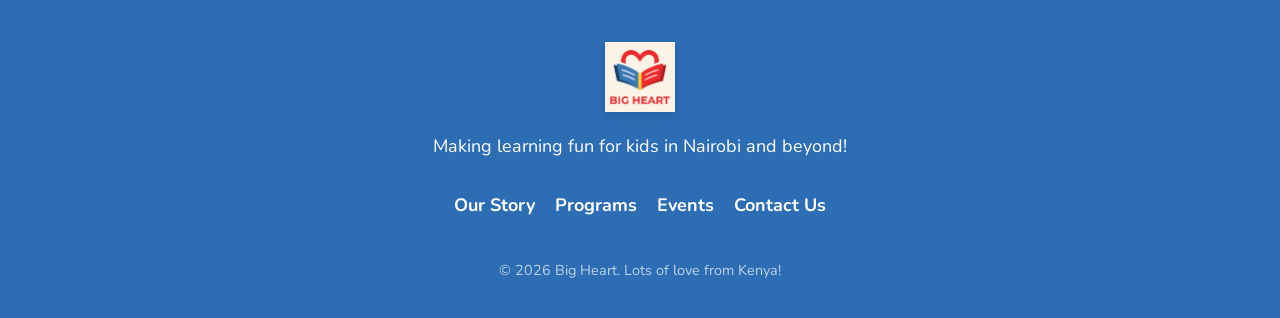
==== commit 266dd917: "update" ====
--- a/about.html
+++ b/about.html
@@ -4,60 +4,61 @@
   <meta charset="UTF-8" />
   <meta name="viewport" content="width=device-width, initial-scale=1.0" />
   <title>About Us — Big Heart</title>
-  <meta name="description" content="Learn how Big Heart started and our dream to make learning fun for every kid in Kenya!" />
   <link rel="stylesheet" href="css/style.css" />
 </head>
 <body>
 
-<nav class="navbar" role="navigation">
+<nav class="navbar" role="navigation" aria-label="Main navigation">
   <div class="container nav-inner">
-    <a href="index.html" class="nav-logo">
-      <img src="images/logo.png" alt="Big Heart Logo" class="nav-logo-img" />
-    </a>
+    <a href="index.html" class="nav-logo"><img src="images/logo.png" alt="Big Heart Logo" class="nav-logo-img" /></a>
     <ul class="nav-links">
       <li><a href="index.html">Home</a></li>
-      <li><a href="about.html" style="color: var(--red);">About Us</a></li>
+      <li><a href="about.html" class="active">About Us</a></li>
       <li><a href="programs.html">Fun Programs</a></li>
       <li><a href="events.html">Events</a></li>
       <li><a href="gallery.html">Photos</a></li>
       <li><a href="contact.html">Say Hello!</a></li>
     </ul>
     <div class="nav-actions"><a href="donate.html" class="btn btn-primary">Donate</a></div>
+    <button class="hamburger" aria-label="Open menu"><span></span><span></span><span></span></button>
   </div>
 </nav>
 
-<!-- HERO -->
-<section class="hero" style="background: var(--sky-light);">
+<div class="mobile-nav">
+  <button class="mobile-close">✖</button>
+  <a href="index.html">Home</a><a href="about.html">About Us</a><a href="programs.html">Fun Programs</a>
+  <a href="events.html">Events</a><a href="gallery.html">Photos</a><a href="contact.html">Say Hello!</a>
+  <a href="donate.html" style="color: var(--red);">Donate</a>
+</div>
+
+<section class="hero">
   <div class="container text-center">
     <h1 class="hero-h1 text-blue">How We Started!</h1>
     <p class="hero-deck">From a tiny weekend reading group to a giant family of friends, creators, and readers.</p>
   </div>
 </section>
 
-<!-- OUR DREAM -->
 <section style="padding: 80px 0; background: var(--cream);">
   <div class="container">
-    <div style="display: flex; flex-wrap: wrap; gap: 40px;">
-      <div style="flex: 1; min-width: 300px; background: var(--parchment); padding: 40px; border-radius: var(--r-lg); border: 4px solid var(--red);">
+    <div class="programs-grid">
+      <div class="program-tile" style="border-color: var(--red);">
         <div style="font-size: 3rem; margin-bottom: 10px;">❤️</div>
-        <h2 class="text-red">What We Do</h2>
+        <h2 class="text-red" style="margin-bottom: 15px;">What We Do</h2>
         <p>We make learning awesome! We give kids a safe, happy place to read, play sports, paint, build, and make new friends.</p>
       </div>
-      <div style="flex: 1; min-width: 300px; background: var(--parchment); padding: 40px; border-radius: var(--r-lg); border: 4px solid var(--blue);">
+      <div class="program-tile" style="border-color: var(--blue);">
         <div style="font-size: 3rem; margin-bottom: 10px;">🚀</div>
-        <h2 class="text-blue">Our Big Dream</h2>
+        <h2 class="text-blue" style="margin-bottom: 15px;">Our Big Dream</h2>
         <p>To see a whole generation of kids across Kenya who love to read, aren't afraid to be creative, and are super kind to each other.</p>
       </div>
     </div>
   </div>
 </section>
 
-<!-- WHY WE ARE AWESOME -->
 <section style="padding: 80px 0; background: var(--parchment);">
   <div class="container text-center">
     <h2 class="text-purple">Our Favorite Rules!</h2>
     <p style="margin-bottom: 40px;">This is what makes Big Heart so special.</p>
-    
     <div class="programs-grid">
       <div class="program-tile">
         <div class="program-tile-icon">🎨</div>
@@ -76,7 +77,7 @@
       </div>
       <div class="program-tile">
         <div class="program-tile-icon">🤝</div>
-        <h3 class="text-yellow">Everyone is Welcome</h3>
+        <h3 class="text-yellow">All Welcome</h3>
         <p>We are all friends here. We share, we help, and we have fun together.</p>
       </div>
     </div>
@@ -85,19 +86,14 @@
 
 <footer>
   <div class="container">
-    <div style="display: flex; justify-content: center; margin-bottom: 20px;">
-      <img src="images/logo.png" alt="Big Heart Logo" style="height: 70px; filter: drop-shadow(0 4px 6px rgba(0,0,0,0.1));" />
-    </div>
+    <div style="display: flex; justify-content: center; margin-bottom: 20px;"><img src="images/logo.png" alt="Big Heart Logo" style="height: 70px; filter: drop-shadow(0 4px 6px rgba(0,0,0,0.1));" /></div>
     <p style="color: var(--cream); font-weight: normal; margin-bottom: 30px;">Making learning fun for kids in Nairobi and beyond!</p>
     <div style="display: flex; justify-content: center; gap: 20px; margin-bottom: 40px; flex-wrap: wrap;">
-      <a href="about.html">Our Story</a>
-      <a href="programs.html">Programs</a>
-      <a href="events.html">Events</a>
-      <a href="contact.html">Contact Us</a>
+      <a href="about.html">Our Story</a><a href="programs.html">Programs</a><a href="events.html">Events</a><a href="contact.html">Contact Us</a>
     </div>
-    <p style="font-size: 0.9rem; font-weight: normal; color: rgba(255,255,255,0.7);">&copy; 2025 Big Heart. Lots of love from Kenya!</p>
+    <p style="font-size: 0.9rem; font-weight: normal; color: rgba(255,255,255,0.7);">&copy; 2026 Big Heart. Lots of love from Kenya!</p>
   </div>
 </footer>
-
+<script src="js/main.js"></script>
 </body>
 </html>
--- a/css/style.css
+++ b/css/style.css
@@ -69,6 +69,9 @@
 .text-red    { color: var(--red); }
 .text-yellow { color: var(--yellow); }
 .text-blue   { color: var(--blue); }
+.text-purple { color: var(--purple); }
+.text-green  { color: var(--green); }
+.text-ink    { color: var(--ink); }
 
 /* ── BUTTONS ────────────────────────────────────────────── */
 .btn {
@@ -130,7 +133,7 @@
   align-items: center;
 }
 .nav-logo-img {
-  height: 55px; /* Scales logo perfectly to the navbar */
+  height: 55px; 
   width: auto;
   transition: transform 0.3s var(--ease-bouncy);
 }
@@ -145,7 +148,7 @@
   color: var(--ink);
   transition: color 0.2s;
 }
-.nav-links a:hover { color: var(--red); }
+.nav-links a:hover, .nav-links a.active { color: var(--red); }
 
 /* ── HERO SECTION ───────────────────────────────────────── */
 .hero {
@@ -194,7 +197,6 @@
   display: grid;
   grid-template-columns: repeat(auto-fit, minmax(250px, 1fr));
   gap: 24px;
-  padding: 60px 0;
 }
 .program-tile {
   background: var(--cream);
@@ -210,7 +212,7 @@
   box-shadow: 0 12px 0 var(--yellow);
 }
 .program-tile-icon { font-size: 3rem; margin-bottom: 16px; }
-.program-tile-name { font-size: 1.8rem; margin-bottom: 12px; color: var(--ink); }
+.program-tile-name, .program-tile h3 { font-size: 1.8rem; margin-bottom: 12px; color: var(--ink); }
 
 /* ── FOOTER ─────────────────────────────────────────────── */
 footer {
@@ -220,4 +222,88 @@
   text-align: center;
 }
 footer a { color: var(--cream); font-weight: bold; transition: color 0.2s; }
-footer a:hover { color: var(--yellow); }+footer a:hover { color: var(--yellow); }
+
+/* ── HAMBURGER & MOBILE NAV ─────────────────────────────── */
+.hamburger {
+  display: none;
+  flex-direction: column;
+  gap: 6px;
+  padding: 4px;
+  margin-left: auto;
+  z-index: 101;
+}
+.hamburger span {
+  display: block;
+  width: 28px;
+  height: 4px;
+  background: var(--ink);
+  border-radius: 4px;
+  transition: all 0.3s;
+}
+
+.mobile-nav {
+  display: none;
+  position: fixed;
+  inset: 0;
+  background: var(--cream);
+  z-index: 200;
+  flex-direction: column;
+  padding: 80px 40px 40px;
+  gap: 16px;
+  align-items: center;
+  justify-content: center;
+}
+.mobile-nav.open { 
+  display: flex; 
+}
+.mobile-nav a {
+  font-family: var(--font-display);
+  font-size: 1.8rem;
+  color: var(--ink);
+  text-align: center;
+  transition: color 0.2s;
+}
+.mobile-nav a:hover { color: var(--red); }
+.mobile-close {
+  position: absolute;
+  top: 20px;
+  right: 24px;
+  font-family: var(--font-body);
+  font-size: 2rem;
+  font-weight: 800;
+  color: var(--ink);
+}
+
+/* ── RESPONSIVE TWEAKS (MOBILE FIXES) ───────────────────── */
+@media (max-width: 768px) {
+  /* Nav Fixes */
+  .nav-links, .nav-actions { display: none; }
+  .hamburger { display: flex; }
+  .nav-inner { height: 70px; }
+  .nav-logo-img { height: 45px; }
+
+  /* Hero Fixes */
+  .hero-h1 { font-size: 2.2rem; }
+  .hero-deck { font-size: 1.1rem; padding: 0 10px; }
+  .hero-ctas { 
+    flex-direction: column; 
+    width: 100%; 
+    padding: 0 20px;
+  }
+  .hero-ctas .btn { width: 100%; }
+  
+  /* Stats Bar Fix */
+  .hero-stats-bar { 
+    flex-direction: column; 
+    gap: 16px; 
+    padding: 24px; 
+    width: calc(100% - 40px);
+    margin: 0 auto;
+  }
+  .stat-block { width: 100%; text-align: center; }
+
+  /* General Grid Fixes */
+  .programs-grid { grid-template-columns: 1fr; }
+  section { padding: 40px 0 !important; }
+}
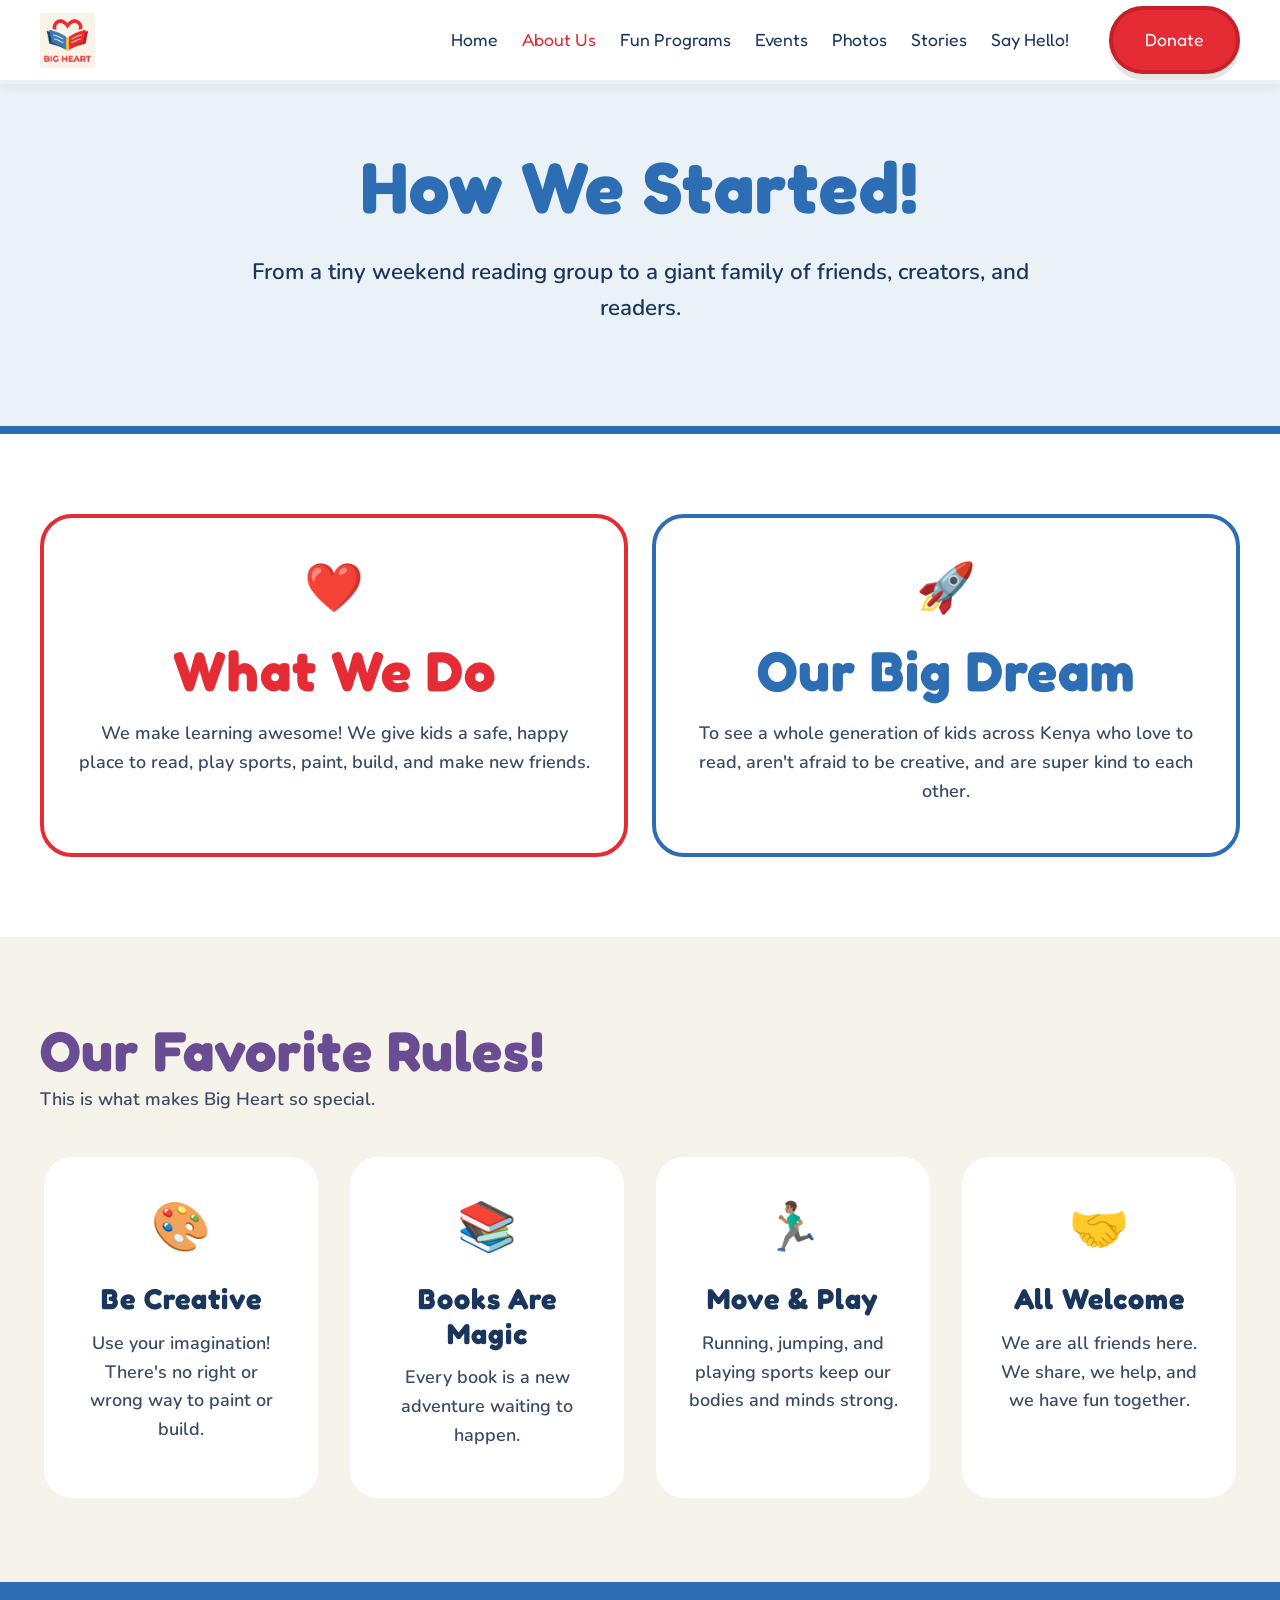
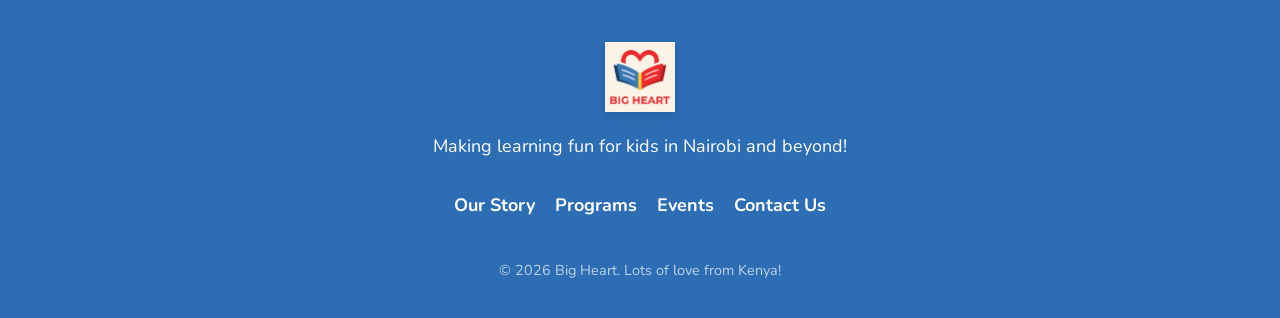
==== commit 44e55d97: "nav" ====
--- a/about.html
+++ b/about.html
@@ -11,12 +11,13 @@
 <nav class="navbar" role="navigation" aria-label="Main navigation">
   <div class="container nav-inner">
     <a href="index.html" class="nav-logo"><img src="images/logo.png" alt="Big Heart Logo" class="nav-logo-img" /></a>
-    <ul class="nav-links">
+        <ul class="nav-links">
       <li><a href="index.html">Home</a></li>
       <li><a href="about.html" class="active">About Us</a></li>
       <li><a href="programs.html">Fun Programs</a></li>
       <li><a href="events.html">Events</a></li>
       <li><a href="gallery.html">Photos</a></li>
+      <li><a href="stories.html">Stories</a></li>
       <li><a href="contact.html">Say Hello!</a></li>
     </ul>
     <div class="nav-actions"><a href="donate.html" class="btn btn-primary">Donate</a></div>
@@ -26,8 +27,13 @@
 
 <div class="mobile-nav">
   <button class="mobile-close">✖</button>
-  <a href="index.html">Home</a><a href="about.html">About Us</a><a href="programs.html">Fun Programs</a>
-  <a href="events.html">Events</a><a href="gallery.html">Photos</a><a href="contact.html">Say Hello!</a>
+  <a href="index.html">Home</a>
+  <a href="about.html">About Us</a>
+  <a href="programs.html">Fun Programs</a>
+  <a href="events.html">Events</a>
+  <a href="gallery.html">Photos</a>
+  <a href="stories.html">Stories</a>
+  <a href="contact.html">Say Hello!</a>
   <a href="donate.html" style="color: var(--red);">Donate</a>
 </div>
 
--- a/css/style.css
+++ b/css/style.css
@@ -33,7 +33,7 @@
 html { scroll-behavior: smooth; }
 
 body {
-  background: var(--parchment);
+  background: var(--blue);
   color: var(--ink);
   font-family: var(--font-body);
   font-size: 18px; 
@@ -278,9 +278,9 @@
 /* ── RESPONSIVE TWEAKS (MOBILE FIXES) ───────────────────── */
 @media (max-width: 768px) {
   /* Nav Fixes */
-  .nav-links, .nav-actions { display: none; }
-  .hamburger { display: flex; }
-  .nav-inner { height: 70px; }
+  .nav-links, .nav-actions { display: none !important; }
+  .hamburger { display: flex; margin-left: auto; }
+  .nav-inner { height: 70px; gap: 0; }
   .nav-logo-img { height: 45px; }
 
   /* Hero Fixes */
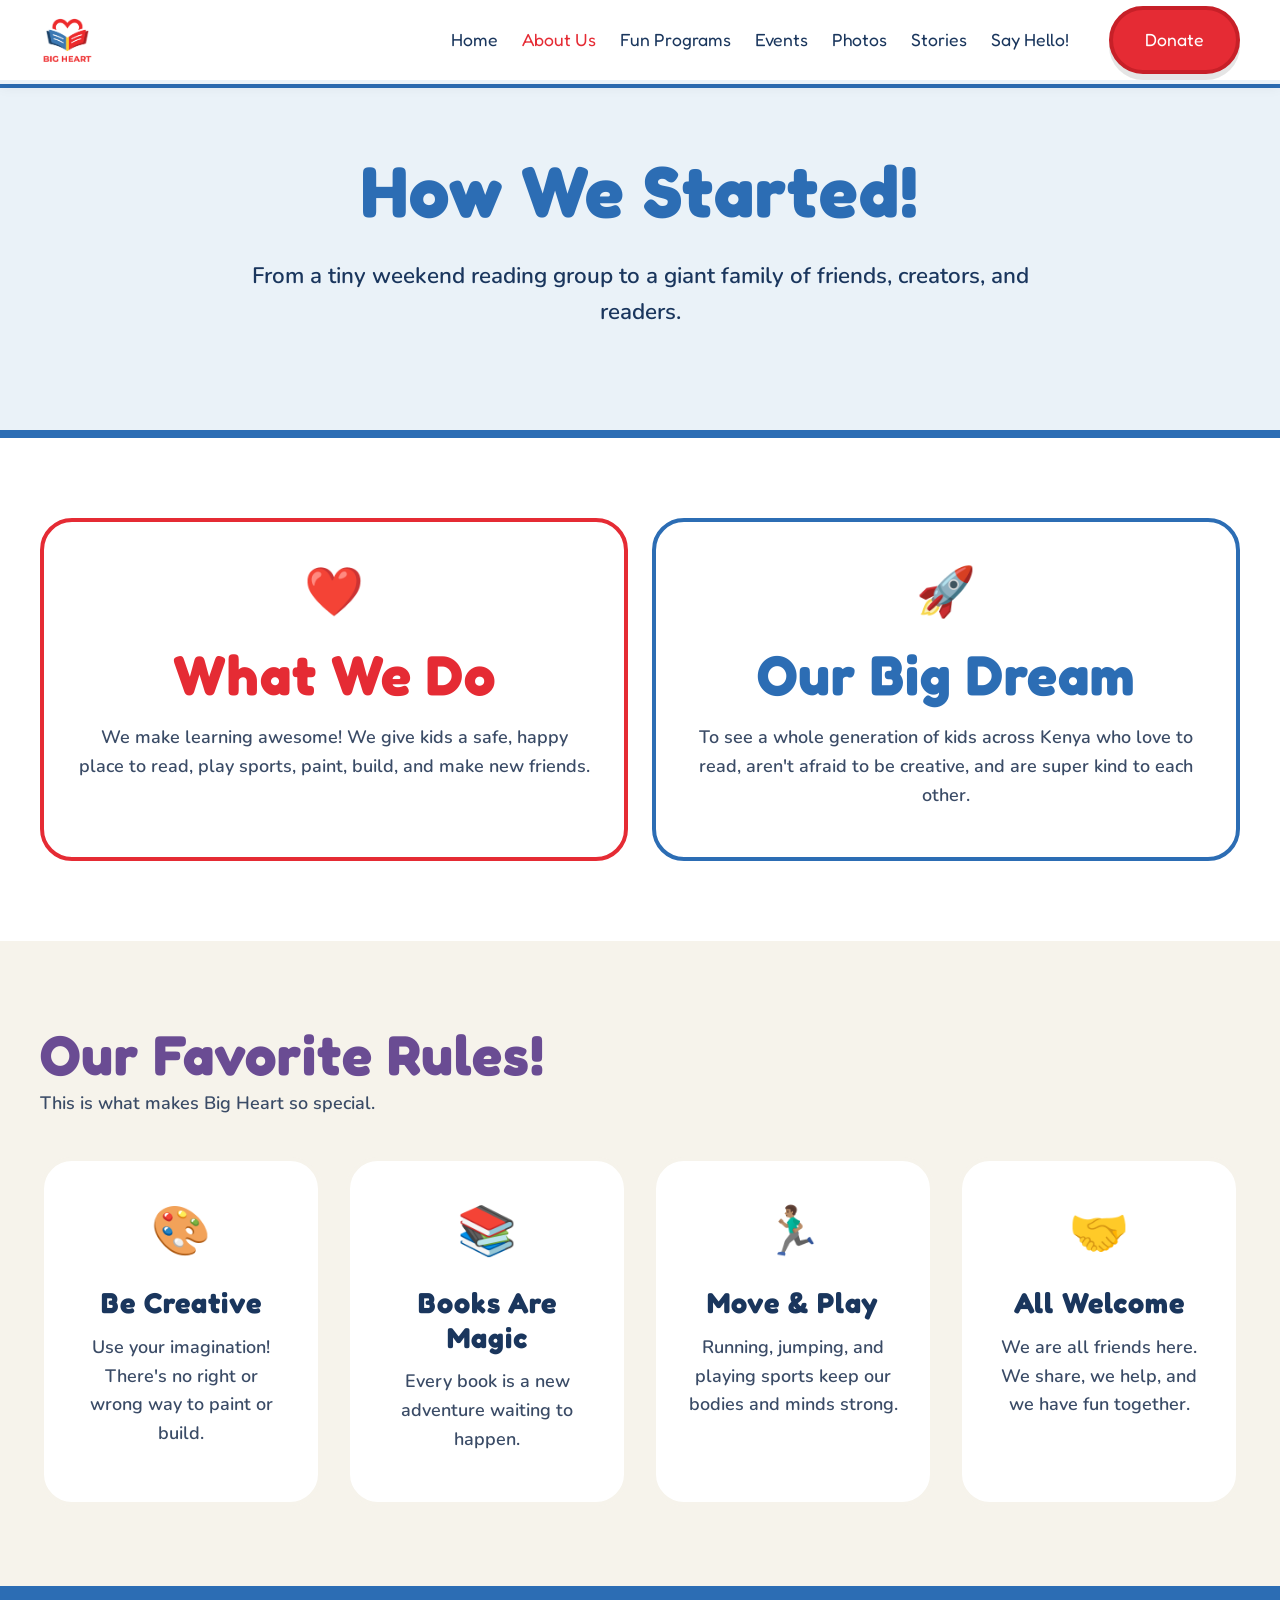
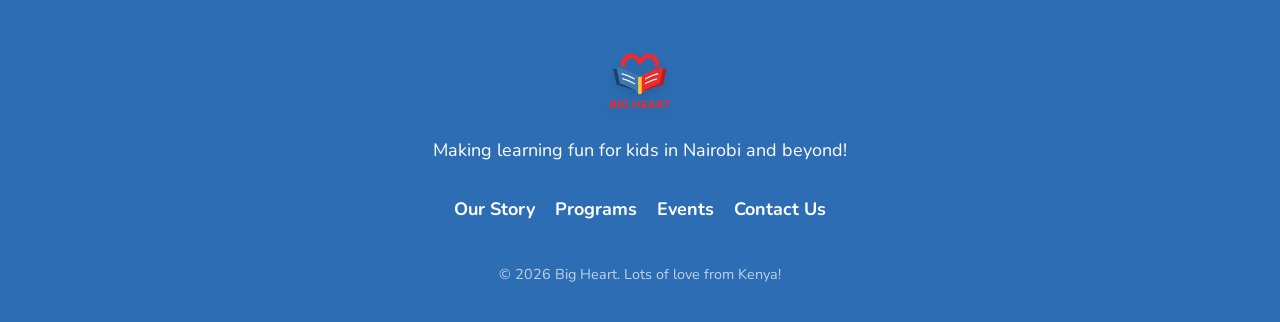
==== commit cd58ff97: "update" ====
--- a/about.html
+++ b/about.html
@@ -3,8 +3,28 @@
 <head>
   <meta charset="UTF-8" />
   <meta name="viewport" content="width=device-width, initial-scale=1.0" />
-  <title>About Us — Big Heart</title>
-  <link rel="stylesheet" href="css/style.css" />
+  <!-- Primary SEO -->
+  <meta name="description" content="Learn how Big Heart Kenya started as a small reading group and grew into Nairobi's most-loved children's activity hub. Discover our mission, values, and the team behind the magic." />
+  <meta name="keywords" content="Big Heart Kenya about, children NGO Nairobi, kids charity Kenya, Big Heart story, children development organisation Kenya, Nairobi kids club history, Big Heart founders" />
+  <meta name="robots" content="index, follow" />
+  <link rel="canonical" href="https://big-heart-wpzk.vercel.app/about" />
+
+  <!-- Open Graph (Facebook / WhatsApp) -->
+  <meta property="og:type" content="website" />
+  <meta property="og:url" content="https://big-heart-wpzk.vercel.app/about" />
+  <meta property="og:title" content="About Big Heart Kenya — Our Story, Mission & Values" />
+  <meta property="og:description" content="Learn how Big Heart Kenya started as a small reading group and grew into Nairobi's most-loved children's activity hub. Discover our mission, values, and the team behind the magic." />
+  <meta property="og:image" content="https://big-heart-wpzk.vercel.app/images/og-image.jpg" />
+  <meta property="og:site_name" content="Big Heart Kenya" />
+  <meta property="og:locale" content="en_KE" />
+
+  <!-- Twitter Card -->
+  <meta name="twitter:card" content="summary_large_image" />
+  <meta name="twitter:title" content="About Big Heart Kenya — Our Story, Mission & Values" />
+  <meta name="twitter:description" content="Learn how Big Heart Kenya started as a small reading group and grew into Nairobi's most-loved children's activity hub. Discover our mission, values, and the team behind the magic." />
+  <meta name="twitter:image" content="https://big-heart-wpzk.vercel.app/images/og-image.jpg" />
+  <title>About Big Heart Kenya — Our Story, Mission & Values</title>
+  <link rel="stylesheet" href="style.css" />
 </head>
 <body>
 
@@ -100,6 +120,6 @@
     <p style="font-size: 0.9rem; font-weight: normal; color: rgba(255,255,255,0.7);">&copy; 2026 Big Heart. Lots of love from Kenya!</p>
   </div>
 </footer>
-<script src="js/main.js"></script>
+<script src="main.js"></script>
 </body>
 </html>
--- a/style.css
+++ b/style.css
@@ -0,0 +1,317 @@
+/* ============================================================
+   BIG HEART — Playful Children's Design System
+   Palette: Brand Red + Brand Blue + Brand Yellow
+   ============================================================ */
+
+@import url('https://fonts.googleapis.com/css2?family=Fredoka+One&family=Nunito:wght@400;600;700;800&display=swap');
+
+/* ── TOKENS ─────────────────────────────────────────────── */
+:root {
+  --ink:      #1a365d; /* Dark navy text to compliment the logo blue */
+  --red:      #e52b34; /* Exact logo red */
+  --yellow:   #f4bc33; /* Exact logo spine yellow */
+  --blue:     #2c6db4; /* Exact logo page blue */
+  --green:    #8ac926; /* Kept for accent variety */
+  --purple:   #6a4c93; /* Kept for accent variety */
+  --cream:    #ffffff; /* Clean white for cards */
+  --parchment:#f6f3eb; /* Logo's warm cream background */
+  --sky-light:#eaf2f8; /* Soft blue background tint */
+
+  --font-display: 'Fredoka One', cursive; 
+  --font-body:    'Nunito', sans-serif;   
+  --font-ui:      'Nunito', sans-serif;
+
+  --r-sm: 12px;
+  --r-md: 20px;
+  --r-lg: 32px; 
+
+  --ease-bouncy: cubic-bezier(0.68, -0.55, 0.265, 1.55);
+}
+
+/* ── RESET ──────────────────────────────────────────────── */
+*, *::before, *::after { box-sizing: border-box; margin: 0; padding: 0; }
+html { scroll-behavior: smooth; }
+
+body {
+  background: var(--blue);
+  color: var(--ink);
+  font-family: var(--font-body);
+  font-size: 18px; 
+  line-height: 1.6;
+  -webkit-font-smoothing: antialiased;
+}
+
+img, svg { display: block; max-width: 100%; }
+ul { list-style: none; }
+a { color: inherit; text-decoration: none; }
+button { cursor: pointer; border: none; background: none; font: inherit; }
+
+/* ── CONTAINER ──────────────────────────────────────────── */
+.container {
+  width: min(1200px, 100% - 48px);
+  margin-inline: auto;
+}
+
+/* ── TYPOGRAPHY SCALE ───────────────────────────────────── */
+h1, h2, h3, h4, h5, h6 {
+  font-family: var(--font-display);
+  line-height: 1.2;
+  color: var(--ink);
+  letter-spacing: 1px;
+}
+h1 { font-size: clamp(2.8rem, 6vw, 4.5rem); color: var(--blue); }
+h2 { font-size: clamp(2.2rem, 4.5vw, 3.5rem); color: var(--red); }
+h3 { font-size: clamp(1.6rem, 2.5vw, 2.2rem); }
+h4 { font-size: clamp(1.2rem, 1.8vw, 1.6rem); }
+
+p { font-family: var(--font-body); font-weight: 600; color: #3a4b66; margin-bottom: 16px; }
+
+.text-red    { color: var(--red); }
+.text-yellow { color: var(--yellow); }
+.text-blue   { color: var(--blue); }
+.text-purple { color: var(--purple); }
+.text-green  { color: var(--green); }
+.text-ink    { color: var(--ink); }
+
+/* ── BUTTONS ────────────────────────────────────────────── */
+.btn {
+  display: inline-flex;
+  align-items: center;
+  justify-content: center;
+  gap: 8px;
+  font-family: var(--font-display);
+  font-size: 1.1rem;
+  padding: 16px 32px;
+  border-radius: 50px; 
+  border: 4px solid transparent;
+  transition: all 0.3s var(--ease-bouncy);
+  white-space: nowrap;
+  box-shadow: 0 6px 0 rgba(0,0,0,0.1); 
+}
+.btn:active {
+  transform: translateY(6px);
+  box-shadow: 0 0px 0 rgba(0,0,0,0.1);
+}
+.btn-primary {
+  background: var(--red);
+  color: #fff;
+  border-color: #c72028;
+}
+.btn-primary:hover {
+  background: #ff4049;
+  transform: translateY(-4px);
+  box-shadow: 0 10px 0 #c72028;
+}
+.btn-secondary {
+  background: var(--yellow);
+  color: var(--ink);
+  border-color: #dca320;
+}
+.btn-secondary:hover {
+  background: #ffcc4f;
+  transform: translateY(-4px);
+  box-shadow: 0 10px 0 #dca320;
+}
+
+/* ── NAVIGATION ─────────────────────────────────────────── */
+.navbar {
+  position: fixed;
+  top: 0;
+  left: 0;
+  right: 0;
+  z-index: 100;
+  background: var(--cream);
+  border-bottom: 4px solid var(--sky-light);
+  box-shadow: 0 4px 12px rgba(0,0,0,0.05);
+  transition: transform 0.35s ease;
+}
+.navbar.nav-hidden {
+  transform: translateY(-100%);
+}
+body { padding-top: 88px; }
+@media (max-width: 768px) { body { padding-top: 78px; } }
+.nav-inner {
+  display: flex;
+  align-items: center;
+  gap: 40px;
+  height: 80px;
+}
+.nav-logo {
+  display: flex;
+  align-items: center;
+}
+.nav-logo-img {
+  height: 55px; 
+  width: auto;
+  transition: transform 0.3s var(--ease-bouncy);
+}
+.nav-logo-img:hover {
+  transform: scale(1.05) rotate(-2deg);
+}
+
+.nav-links { display: flex; gap: 24px; margin-left: auto; }
+.nav-links a {
+  font-family: var(--font-display);
+  font-size: 1.1rem;
+  color: var(--ink);
+  transition: color 0.2s;
+}
+.nav-links a:hover, .nav-links a.active { color: var(--red); }
+
+/* ── HERO SECTION ───────────────────────────────────────── */
+.hero {
+  background: var(--sky-light);
+  padding: 60px 0;
+  text-align: center;
+  border-bottom: 8px solid var(--blue);
+}
+.hero-h1 { margin-bottom: 24px; }
+.hero-deck {
+  font-size: 1.4rem;
+  max-width: 800px;
+  margin: 0 auto 40px;
+  color: var(--ink);
+}
+.hero-ctas {
+  display: flex;
+  justify-content: center;
+  gap: 20px;
+  margin-bottom: 40px;
+}
+.hero-stats-bar {
+  display: flex;
+  justify-content: center;
+  gap: 40px;
+  background: var(--cream);
+  padding: 24px;
+  border-radius: var(--r-lg);
+  max-width: 900px;
+  margin: 0 auto;
+  box-shadow: 0 8px 0 rgba(0,0,0,0.05);
+}
+.stat-num {
+  font-family: var(--font-display);
+  font-size: 2.5rem;
+  color: var(--blue);
+}
+.stat-label {
+  font-family: var(--font-display);
+  color: var(--red);
+  font-size: 1rem;
+}
+
+/* ── PROGRAMS GRID ──────────────────────────────────────── */
+.programs-grid {
+  display: grid;
+  grid-template-columns: repeat(auto-fit, minmax(250px, 1fr));
+  gap: 24px;
+}
+.program-tile {
+  background: var(--cream);
+  padding: 32px;
+  border-radius: var(--r-lg);
+  text-align: center;
+  border: 4px solid var(--parchment);
+  transition: all 0.3s var(--ease-bouncy);
+}
+.program-tile:hover {
+  transform: translateY(-10px);
+  border-color: var(--yellow);
+  box-shadow: 0 12px 0 var(--yellow);
+}
+.program-tile-icon { font-size: 3rem; margin-bottom: 16px; }
+.program-tile-name, .program-tile h3 { font-size: 1.8rem; margin-bottom: 12px; color: var(--ink); }
+
+/* ── FOOTER ─────────────────────────────────────────────── */
+footer {
+  background: var(--blue);
+  color: var(--cream);
+  padding: 60px 0 20px;
+  text-align: center;
+}
+footer a { color: var(--cream); font-weight: bold; transition: color 0.2s; }
+footer a:hover { color: var(--yellow); }
+
+/* ── HAMBURGER & MOBILE NAV ─────────────────────────────── */
+.hamburger {
+  display: none;
+  flex-direction: column;
+  gap: 6px;
+  padding: 4px;
+  margin-left: auto;
+  z-index: 101;
+}
+.hamburger span {
+  display: block;
+  width: 28px;
+  height: 4px;
+  background: var(--ink);
+  border-radius: 4px;
+  transition: all 0.3s;
+}
+
+.mobile-nav {
+  display: none !important;
+  position: fixed;
+  inset: 0;
+  background: var(--cream);
+  z-index: 200;
+  flex-direction: column;
+  padding: 80px 40px 40px;
+  gap: 16px;
+  align-items: center;
+  justify-content: center;
+}
+.mobile-nav.open { 
+  display: flex !important;
+}
+.mobile-nav a {
+  font-family: var(--font-display);
+  font-size: 1.8rem;
+  color: var(--ink);
+  text-align: center;
+  transition: color 0.2s;
+}
+.mobile-nav a:hover { color: var(--red); }
+.mobile-close {
+  position: absolute;
+  top: 20px;
+  right: 24px;
+  font-family: var(--font-body);
+  font-size: 2rem;
+  font-weight: 800;
+  color: var(--ink);
+}
+
+/* ── RESPONSIVE TWEAKS (MOBILE FIXES) ───────────────────── */
+@media (max-width: 768px) {
+  /* Nav Fixes */
+  .nav-links, .nav-actions { display: none !important; }
+  .hamburger { display: flex; margin-left: auto; }
+  .nav-inner { height: 70px; gap: 0; }
+  .nav-logo-img { height: 45px; }
+
+  /* Hero Fixes */
+  .hero-h1 { font-size: 2.2rem; }
+  .hero-deck { font-size: 1.1rem; padding: 0 10px; }
+  .hero-ctas { 
+    flex-direction: column; 
+    width: 100%; 
+    padding: 0 20px;
+  }
+  .hero-ctas .btn { width: 100%; }
+  
+  /* Stats Bar Fix */
+  .hero-stats-bar { 
+    flex-direction: column; 
+    gap: 16px; 
+    padding: 24px; 
+    width: calc(100% - 40px);
+    margin: 0 auto;
+  }
+  .stat-block { width: 100%; text-align: center; }
+
+  /* General Grid Fixes */
+  .programs-grid { grid-template-columns: 1fr; }
+  section { padding: 40px 0 !important; }
+}
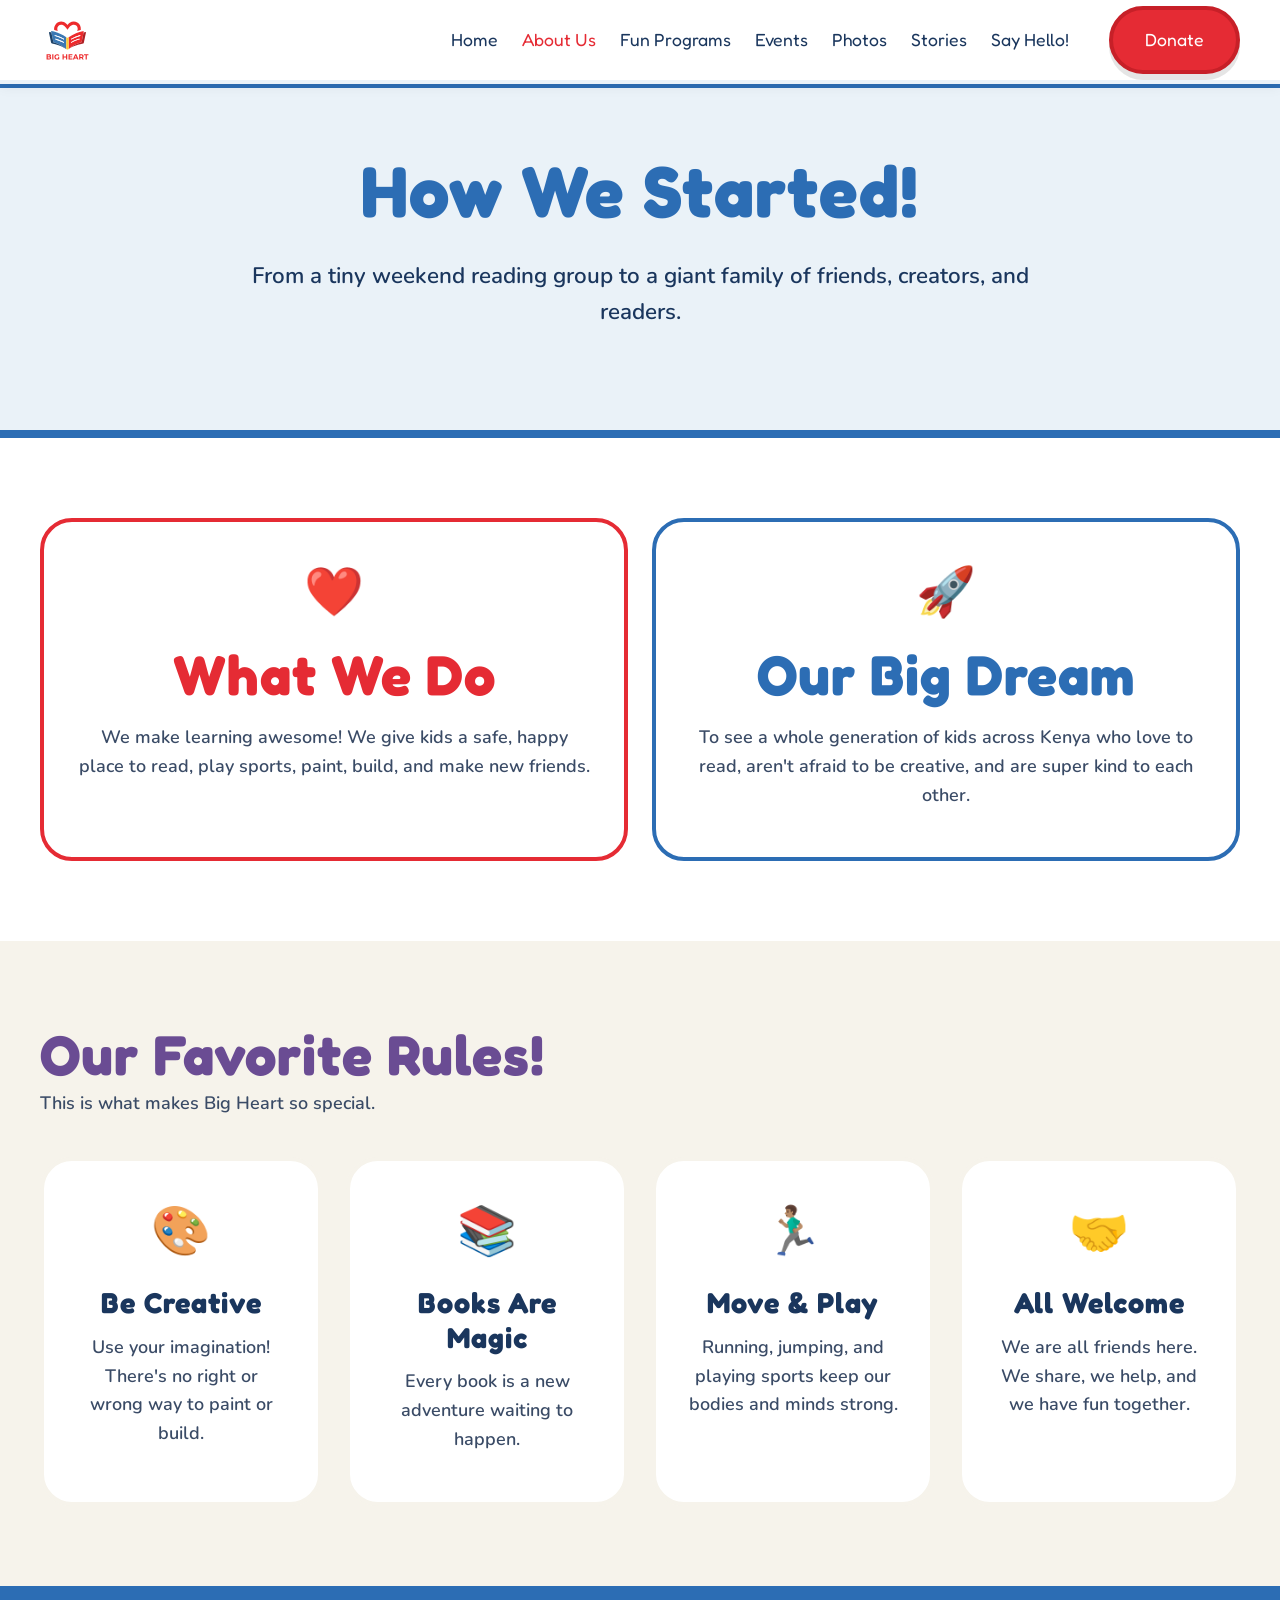
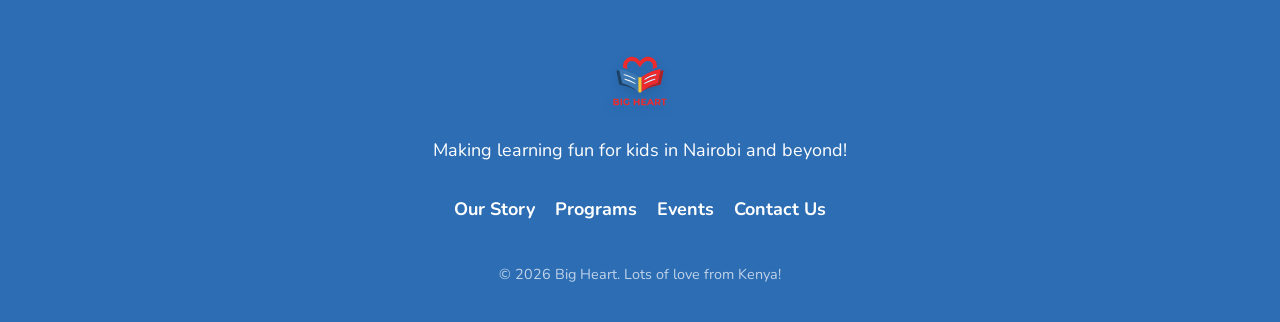
==== commit d8c79130: "update logo" ====
--- a/about.html
+++ b/about.html
@@ -30,7 +30,7 @@
 
 <nav class="navbar" role="navigation" aria-label="Main navigation">
   <div class="container nav-inner">
-    <a href="index.html" class="nav-logo"><img src="images/logo.png" alt="Big Heart Logo" class="nav-logo-img" /></a>
+    <a href="index.html" class="nav-logo"><img src="images/logo.svg" alt="Big Heart Logo" class="nav-logo-img" /></a>
         <ul class="nav-links">
       <li><a href="index.html">Home</a></li>
       <li><a href="about.html" class="active">About Us</a></li>
@@ -112,7 +112,7 @@
 
 <footer>
   <div class="container">
-    <div style="display: flex; justify-content: center; margin-bottom: 20px;"><img src="images/logo.png" alt="Big Heart Logo" style="height: 70px; filter: drop-shadow(0 4px 6px rgba(0,0,0,0.1));" /></div>
+    <div style="display: flex; justify-content: center; margin-bottom: 20px;"><img src="images/logo.svg" alt="Big Heart Logo" style="height: 70px; filter: drop-shadow(0 4px 6px rgba(0,0,0,0.1));" /></div>
     <p style="color: var(--cream); font-weight: normal; margin-bottom: 30px;">Making learning fun for kids in Nairobi and beyond!</p>
     <div style="display: flex; justify-content: center; gap: 20px; margin-bottom: 40px; flex-wrap: wrap;">
       <a href="about.html">Our Story</a><a href="programs.html">Programs</a><a href="events.html">Events</a><a href="contact.html">Contact Us</a>
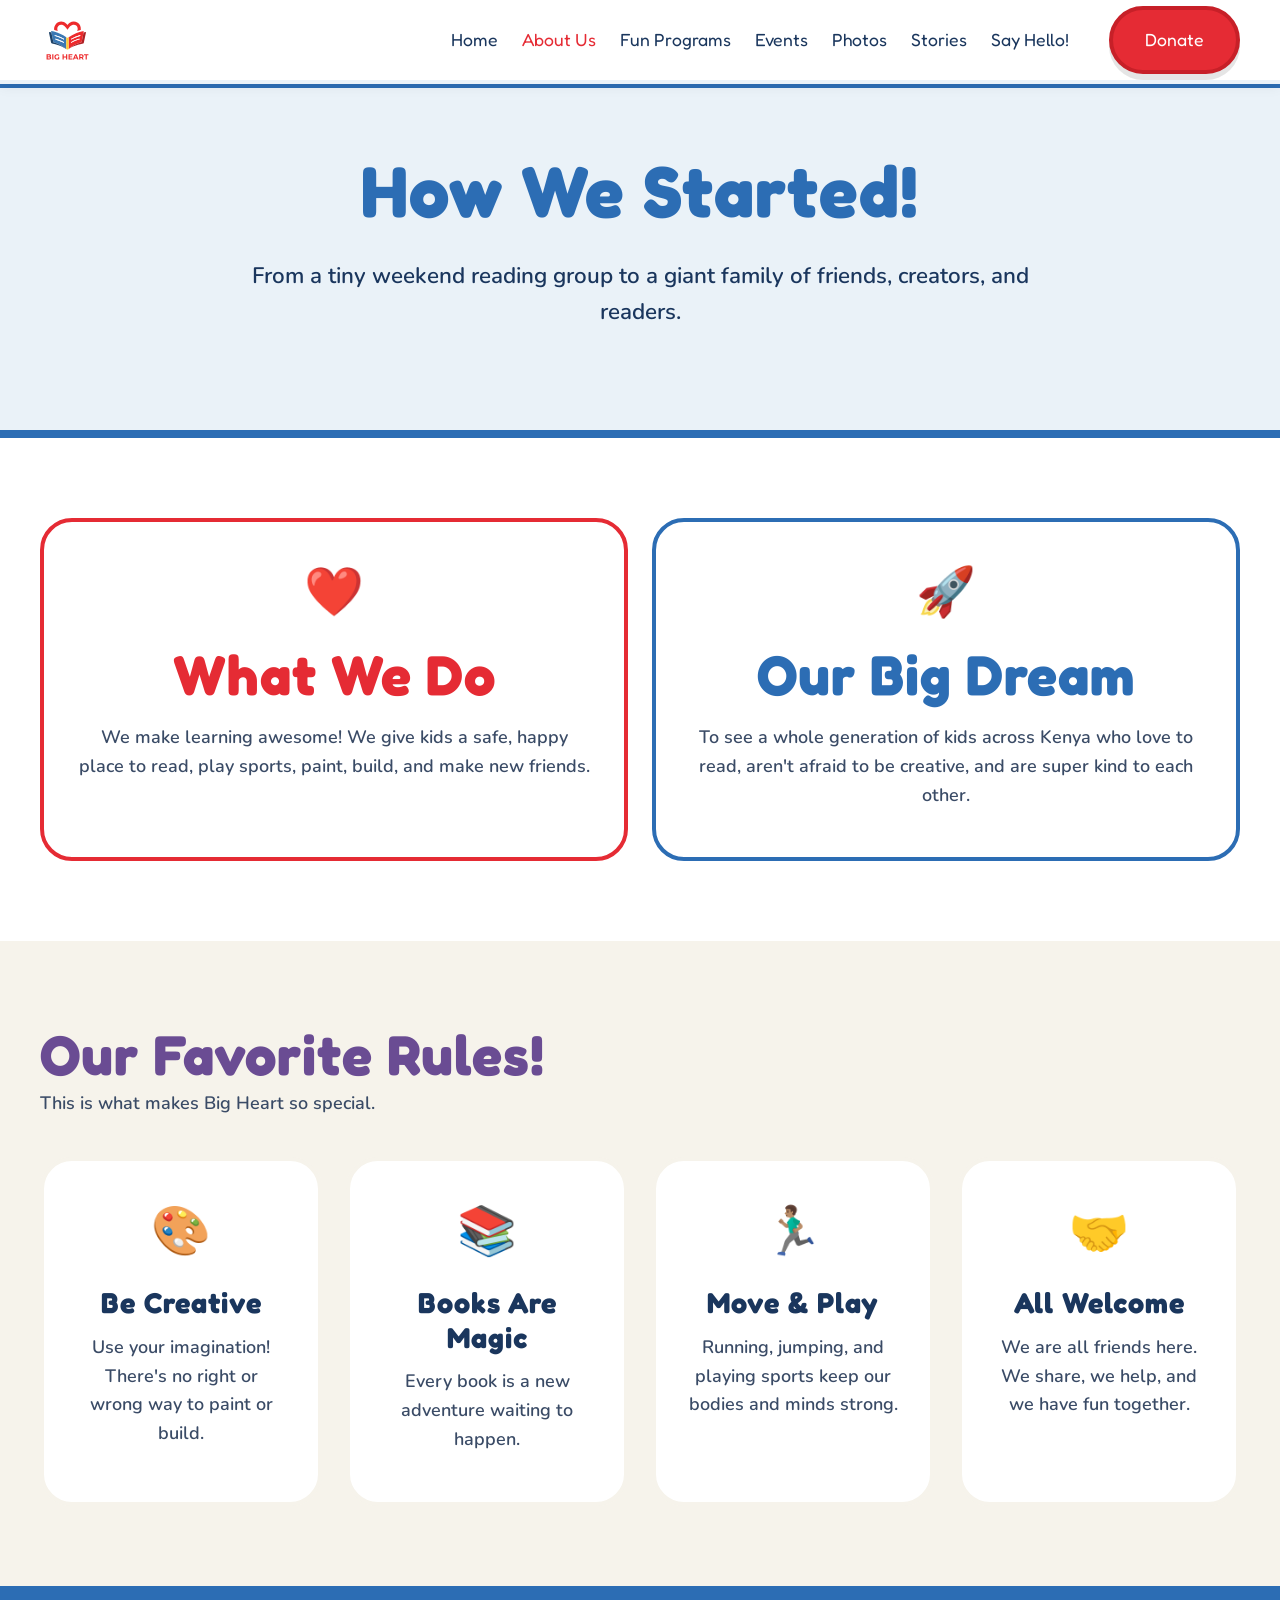
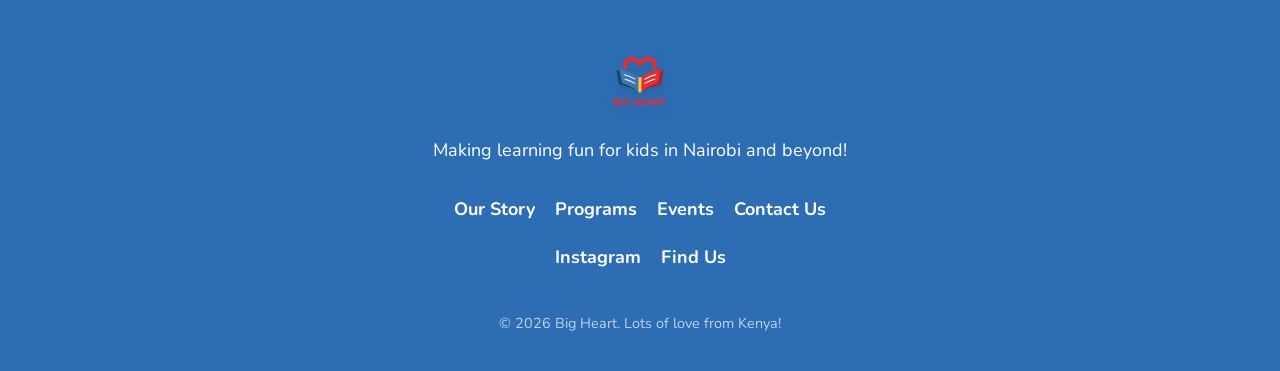
==== commit b1dd8239: "update" ====
--- a/about.html
+++ b/about.html
@@ -5,7 +5,7 @@
   <meta name="viewport" content="width=device-width, initial-scale=1.0" />
   <!-- Primary SEO -->
   <meta name="description" content="Learn how Big Heart Kenya started as a small reading group and grew into Nairobi's most-loved children's activity hub. Discover our mission, values, and the team behind the magic." />
-  <meta name="keywords" content="Big Heart Kenya about, children NGO Nairobi, kids charity Kenya, Big Heart story, children development organisation Kenya, Nairobi kids club history, Big Heart founders" />
+  <meta name="keywords" content="Big Heart Kenya about, children NGO Nairobi, kids charity Kenya, Big Heart story, children development organisation Kenya, Nairobi kids club history, Big Heart founders, children's charity Nairobi, kids community organisation Kenya, family entertainment centre Nairobi, reading culture Kenya, child development Nairobi, kids club history Kenya" />
   <meta name="robots" content="index, follow" />
   <link rel="canonical" href="https://big-heart-wpzk.vercel.app/about" />
 
@@ -15,6 +15,9 @@
   <meta property="og:title" content="About Big Heart Kenya — Our Story, Mission & Values" />
   <meta property="og:description" content="Learn how Big Heart Kenya started as a small reading group and grew into Nairobi's most-loved children's activity hub. Discover our mission, values, and the team behind the magic." />
   <meta property="og:image" content="https://big-heart-wpzk.vercel.app/images/og-image.jpg" />
+  <meta property="og:image:width" content="1200" />
+  <meta property="og:image:height" content="630" />
+  <meta property="og:image:alt" content="About Big Heart Kenya - our story and mission" />
   <meta property="og:site_name" content="Big Heart Kenya" />
   <meta property="og:locale" content="en_KE" />
 
@@ -25,6 +28,33 @@
   <meta name="twitter:image" content="https://big-heart-wpzk.vercel.app/images/og-image.jpg" />
   <title>About Big Heart Kenya — Our Story, Mission & Values</title>
   <link rel="stylesheet" href="style.css" />
+
+  <!-- Structured Data / Knowledge Graph -->
+  <script type="application/ld+json">
+  {
+    "@context": "https://schema.org",
+    "@type": "AboutPage",
+    "@id": "https://big-heart-wpzk.vercel.app/about#aboutpage",
+    "url": "https://big-heart-wpzk.vercel.app/about",
+    "name": "About Big Heart Kenya",
+    "isPartOf": {
+      "@type": "WebSite",
+      "url": "https://big-heart-wpzk.vercel.app/",
+      "name": "Big Heart Kenya"
+    },
+    "about": {
+      "@type": "Organization",
+      "name": "Big Heart Kenya",
+      "url": "https://big-heart-wpzk.vercel.app/",
+      "logo": "https://big-heart-wpzk.vercel.app/images/logo.svg",
+      "description": "Big Heart Kenya started as a small weekend reading group and grew into a children's activity hub in Nairobi offering reading, sports, arts, and creative play programs.",
+      "sameAs": [
+        "https://www.instagram.com/bigheartke/",
+        "https://share.google/0Y57chmww3RHHPMvl"
+      ]
+    }
+  }
+  </script>
 </head>
 <body>
 
@@ -114,8 +144,12 @@
   <div class="container">
     <div style="display: flex; justify-content: center; margin-bottom: 20px;"><img src="images/logo.svg" alt="Big Heart Logo" style="height: 70px; filter: drop-shadow(0 4px 6px rgba(0,0,0,0.1));" /></div>
     <p style="color: var(--cream); font-weight: normal; margin-bottom: 30px;">Making learning fun for kids in Nairobi and beyond!</p>
-    <div style="display: flex; justify-content: center; gap: 20px; margin-bottom: 40px; flex-wrap: wrap;">
+    <div style="display: flex; justify-content: center; gap: 20px; margin-bottom: 20px; flex-wrap: wrap;">
       <a href="about.html">Our Story</a><a href="programs.html">Programs</a><a href="events.html">Events</a><a href="contact.html">Contact Us</a>
+    </div>
+    <div style="display: flex; justify-content: center; gap: 20px; margin-bottom: 40px;">
+      <a href="https://www.instagram.com/bigheartke/" target="_blank" rel="me noopener" aria-label="Big Heart Kenya on Instagram">Instagram</a>
+      <a href="https://share.google/0Y57chmww3RHHPMvl" target="_blank" rel="noopener" aria-label="Find Big Heart Kenya on Google Maps">Find Us</a>
     </div>
     <p style="font-size: 0.9rem; font-weight: normal; color: rgba(255,255,255,0.7);">&copy; 2026 Big Heart. Lots of love from Kenya!</p>
   </div>
